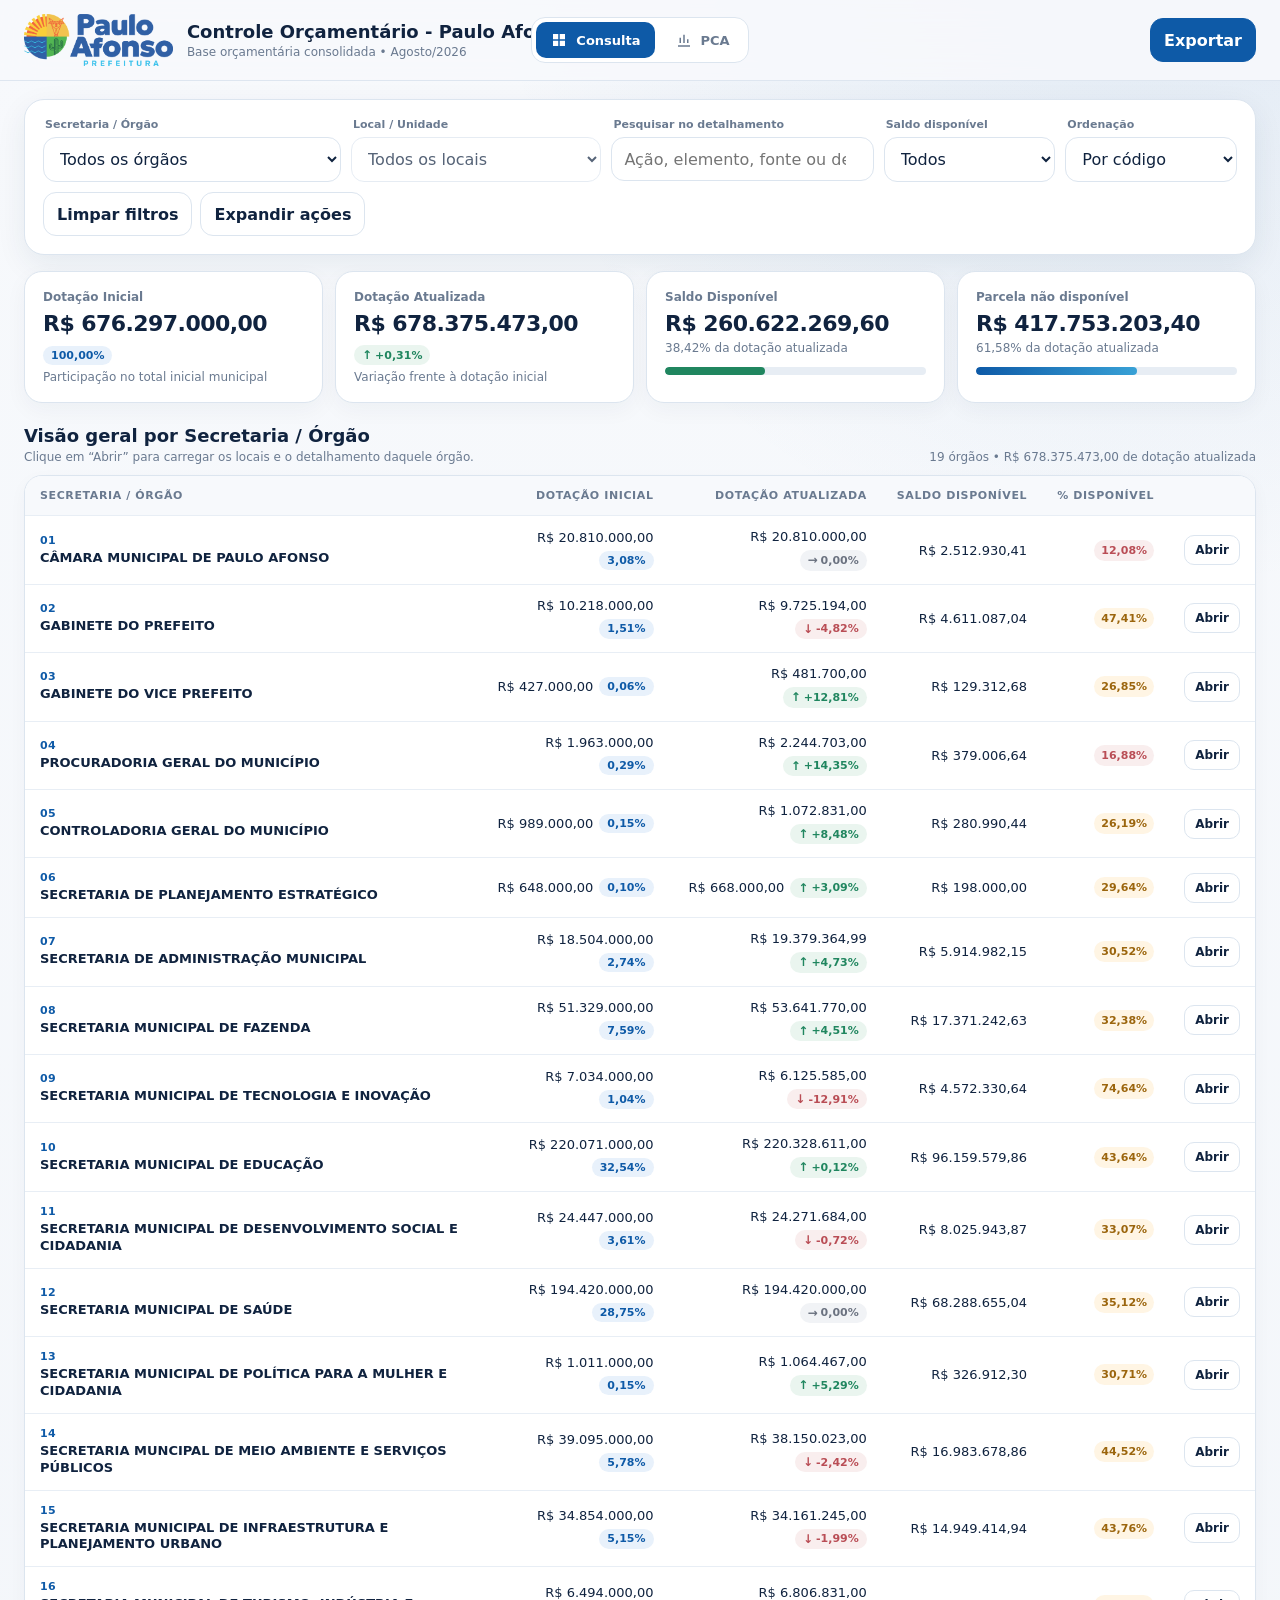
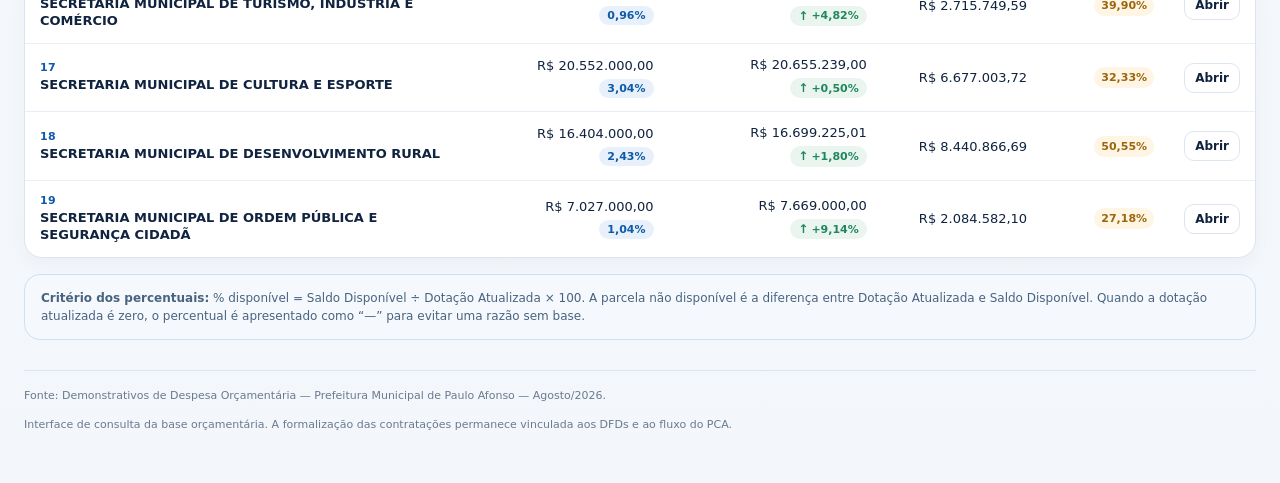
==== index.html @ 9bdeedb3 "Initial commit" ====
<!DOCTYPE html>
<html lang="pt-BR">
<head>
  <meta charset="UTF-8">
  <meta name="viewport" content="width=device-width, initial-scale=1">
  <title>Controle Orçamentário - Paulo Afonso</title>
  <link rel="stylesheet" href="./assets/css/variables.css">
  <link rel="stylesheet" href="./assets/css/base.css">
  <link rel="stylesheet" href="./assets/css/components.css">
  <link rel="stylesheet" href="./assets/css/dashboard.css">
  <link rel="stylesheet" href="./assets/css/pca.css">
  <link rel="stylesheet" href="./assets/css/report.css">
  <link rel="stylesheet" href="./assets/css/print.css">
</head>
<body>
<header class="topbar">
  <div class="topbar-inner">
    <div class="brand">
      <img class="brand-logo" src="./Logos/PMPA_logo_01.png" alt="Prefeitura Municipal de Paulo Afonso">
      <div>
        <div class="brand-title">Controle Orçamentário - Paulo Afonso</div>
        <div class="brand-sub" id="brandSub">Base orçamentária consolidada • Agosto/2026</div>
      </div>
    </div>

    <nav class="top-nav" aria-label="Navegação principal">
      <button class="nav-icon active" id="navConsulta" type="button" title="Consulta orçamentária" aria-label="Consulta orçamentária" aria-current="page">
        <svg viewBox="0 0 24 24" aria-hidden="true">
          <path d="M4 4h7v7H4V4zm9 0h7v7h-7V4zM4 13h7v7H4v-7zm9 0h7v7h-7v-7z" fill="currentColor"/>
        </svg>
        <span>Consulta</span>
      </button>
      <button class="nav-icon" id="navPCA" type="button" title="PCA — Plano de Contratações Anual" aria-label="PCA — Plano de Contratações Anual">
        <svg viewBox="0 0 24 24" aria-hidden="true">
          <path d="M4 19h16v2H4v-2zm2-3h2V9H6v7zm5 0h2V5h-2v11zm5 0h2v-5h-2v5z" fill="currentColor"/>
        </svg>
        <span>PCA</span>
      </button>
    </nav>

    <div class="topbar-actions">
      <button class="btn btn-primary" id="exportBtn" type="button">Exportar</button>
    </div>
  </div>
</header>

<main class="container">
  <!-- ========== VIEW: CONSULTA ========== -->
  <div id="viewConsulta">
    <section class="panel filters" aria-label="Filtros">
      <div class="filter-grid">
        <div class="field">
          <label for="orgSelect">Secretaria / Órgão</label>
          <select id="orgSelect" class="control"></select>
        </div>
        <div class="field">
          <label for="unitSelect">Local / Unidade</label>
          <select id="unitSelect" class="control"></select>
        </div>
        <div class="field">
          <label for="search">Pesquisar no detalhamento</label>
          <input id="search" class="control" type="search" placeholder="Ação, elemento, fonte ou descrição…">
        </div>
        <div class="field">
          <label for="availability">Saldo disponível</label>
          <select id="availability" class="control">
            <option value="all">Todos</option>
            <option value="high">75% ou mais</option>
            <option value="mid">25% a 74,99%</option>
            <option value="low">Abaixo de 25%</option>
            <option value="zero">Saldo zero</option>
          </select>
        </div>
        <div class="field">
          <label for="sort">Ordenação</label>
          <select id="sort" class="control">
            <option value="code">Por código</option>
            <option value="updatedDesc">Maior dotação atualizada</option>
            <option value="balanceDesc">Maior saldo disponível</option>
            <option value="pctDesc">Maior % disponível</option>
            <option value="pctAsc">Menor % disponível</option>
          </select>
        </div>
      </div>
      <div class="filter-actions" style="margin-top:10px">
        <button class="btn" id="resetBtn" type="button">Limpar filtros</button>
        <button class="btn" id="expandBtn" type="button">Expandir ações</button>
      </div>
    </section>

    <section class="metrics" aria-label="Indicadores">
      <article class="metric">
        <div class="metric-label">Dotação Inicial</div>
        <div class="metric-value-row">
          <div class="metric-value" id="mInitial">—</div>
          <span id="mInitialDelta"></span>
        </div>
        <div class="metric-sub" id="mInitialSub">Participação no total inicial</div>
      </article>
      <article class="metric">
        <div class="metric-label">Dotação Atualizada</div>
        <div class="metric-value-row">
          <div class="metric-value" id="mUpdated">—</div>
          <span id="mUpdatedDelta"></span>
        </div>
        <div class="metric-sub" id="mVariation">Variação vs. inicial</div>
      </article>
      <article class="metric">
        <div class="metric-label">Saldo Disponível</div>
        <div class="metric-value" id="mBalance">—</div>
        <div class="metric-sub" id="mBalancePct">—</div>
        <div class="track"><div class="fill green" id="balanceBar" style="width:0"></div></div>
      </article>
      <article class="metric">
        <div class="metric-label">Parcela não disponível</div>
        <div class="metric-value" id="mCommitted">—</div>
        <div class="metric-sub" id="mCommittedPct">—</div>
        <div class="track"><div class="fill" id="committedBar" style="width:0"></div></div>
      </article>
    </section>

    <section class="section" id="overviewSection">
      <div class="section-head">
        <div>
          <h2>Visão geral por Secretaria / Órgão</h2>
          <p>Clique em “Abrir” para carregar os locais e o detalhamento daquele órgão.</p>
        </div>
        <div class="section-meta" id="overviewMeta"></div>
      </div>
      <div class="overview-wrap">
        <table class="overview-table">
          <thead>
            <tr>
              <th>Secretaria / Órgão</th>
              <th class="num">Dotação Inicial</th>
              <th class="num">Dotação Atualizada</th>
              <th class="num">Saldo Disponível</th>
              <th class="num">% disponível</th>
              <th></th>
            </tr>
          </thead>
          <tbody id="overviewBody"></tbody>
        </table>
      </div>
    </section>

    <section class="section hidden" id="localsSection">
      <div class="section-head">
        <div>
          <h2>Locais / Unidades</h2>
          <p>Os locais abaixo correspondem às unidades orçamentárias existentes no arquivo do órgão selecionado.</p>
        </div>
        <div class="section-meta" id="localsMeta"></div>
      </div>
      <div class="local-strip" id="localCards"></div>
    </section>

    <section class="section hidden" id="detailSection">
      <div class="section-head">
        <div>
          <h2>Detalhamento das ações</h2>
          <p id="detailSubtitle">—</p>
        </div>
        <div class="section-meta" id="detailMeta"></div>
      </div>
      <div class="action-groups" id="actionGroups"></div>
      <div class="empty hidden" id="emptyState">Nenhuma ação ou linha orçamentária corresponde aos filtros atuais.</div>
    </section>

    <div class="callout">
      <strong>Critério dos percentuais:</strong> % disponível = Saldo Disponível ÷ Dotação Atualizada × 100. A parcela não disponível é a diferença entre Dotação Atualizada e Saldo Disponível. Quando a dotação atualizada é zero, o percentual é apresentado como “—” para evitar uma razão sem base.
    </div>
  </div>

  <!-- ========== VIEW: PCA 2027 ========== -->
  <div id="viewPCA" class="hidden pca-app">
    <section class="panel pca-toolbar" aria-label="Navegação e ações do PCA">
      <div class="pca-tabs">
        <button class="pca-tab active" type="button" data-pca-tab="overview">Visão geral</button>
        <button class="pca-tab" type="button" data-pca-tab="items">Demandas / DFDs</button>
        <button class="pca-tab" type="button" data-pca-tab="sectors">Setores / Departamentos</button>
      </div>
      <div class="pca-actions">
        <button class="btn btn-quiet" id="pcaResetFilters" type="button">Limpar filtros</button>
        <button class="btn" id="pcaModelBtn" type="button">Baixar modelo CSV</button>
        <button class="btn" id="pcaImportBtn" type="button">Importar CSV</button>
        <input id="pcaImportInput" class="hidden" type="file" accept=".csv,text/csv">
        <button class="btn btn-primary" id="pcaNewBtn" type="button">+ Nova demanda</button>
      </div>
    </section>

    <section class="panel pca-filter-panel" aria-label="Filtros do PCA">
      <div class="pca-filter-grid">
        <div class="field"><label for="pcaSearch">Pesquisar</label><input class="control" id="pcaSearch" type="search" placeholder="DFD, item, setor, descrição…"></div>
        <div class="field"><label for="pcaOrgFilter">Secretaria / Órgão</label><select class="control" id="pcaOrgFilter"></select></div>
        <div class="field"><label for="pcaSectorFilter">Setor / Departamento</label><select class="control" id="pcaSectorFilter"><option value="all">Todos os setores</option></select></div>
        <div class="field"><label for="pcaTypeFilter">Tipo de objeto</label><select class="control" id="pcaTypeFilter"><option value="all">Todos os tipos</option></select></div>
        <div class="field"><label for="pcaPriorityFilter">Prioridade</label><select class="control" id="pcaPriorityFilter"><option value="all">Todas</option></select></div>
        <div class="field"><label for="pcaQuarterFilter">Trimestre</label><select class="control" id="pcaQuarterFilter"><option value="all">Todos</option></select></div>
      </div>
      <div class="pca-filter-foot">
        <div class="pca-filter-status" id="pcaFilterStatus">0 itens cadastrados</div>
      </div>
    </section>

    <section class="pca-metrics" aria-label="Indicadores do PCA">
      <article class="pca-metric"><div class="pca-metric-label">Itens planejados</div><div class="pca-metric-value" id="pcaMItems">0</div><div class="pca-metric-sub">Demandas/itens no filtro atual</div></article>
      <article class="pca-metric"><div class="pca-metric-label">Valor total estimado</div><div class="pca-metric-value" id="pcaMValue">R$ 0,00</div><div class="pca-metric-sub">Quantidade × valor unitário</div></article>
      <article class="pca-metric"><div class="pca-metric-label">Prioridade alta</div><div class="pca-metric-value" id="pcaMHigh">0</div><div class="pca-metric-sub" id="pcaMHighSub">Nenhuma demanda cadastrada</div></article>
      <article class="pca-metric"><div class="pca-metric-label">Com vinculação orçamentária</div><div class="pca-metric-value" id="pcaMLinked">0,00%</div><div class="pca-metric-sub" id="pcaMLinkedSub">Nenhuma demanda cadastrada</div><div class="track"><div class="fill green" id="pcaLinkedBar" style="width:0"></div></div></article>
    </section>

    <div data-pca-panel="overview">
      <div class="pca-grid">
        <section class="panel pca-card">
          <div class="pca-card-head"><div><h2>Planejamento por trimestre</h2><p>Distribuição dos valores estimados no cronograma anual.</p></div></div>
          <div class="pca-quarter-grid" id="pcaQuarterGrid"></div>
        </section>
        <section class="panel pca-card">
          <div class="pca-card-head"><div><h2>Prioridades</h2><p>Quantidade de itens classificados como Alta, Média ou Baixa.</p></div></div>
          <div class="pca-priority-list" id="pcaPriorityList"></div>
        </section>
        <section class="panel pca-card pca-card-wide">
          <div class="pca-card-head"><div><h2>Consolidação por Secretaria / Órgão</h2><p>Somente demandas cadastradas no PCA. Nenhum valor orçamentário é usado automaticamente nesta visão.</p></div><span class="section-meta" id="pcaOverviewMeta"></span></div>
          <div class="pca-overview-wrap">
            <table class="pca-overview-table"><thead><tr><th>Secretaria / Órgão</th><th class="num">Setores</th><th class="num">Itens</th><th class="num">Valor estimado</th><th class="num">Prioridade alta</th><th class="num">% vinculados</th><th></th></tr></thead><tbody id="pcaOrgOverviewBody"></tbody></table>
          </div>
          <div class="pca-empty hidden" id="pcaOverviewEmpty"><strong>O PCA 2027 ainda não possui demandas cadastradas</strong>Cadastre a primeira demanda para iniciar a consolidação por secretaria.<br><button class="btn btn-primary" type="button" data-pca-empty-new>+ Nova demanda</button></div>
        </section>
      </div>
    </div>

    <div data-pca-panel="items" class="hidden">
      <section class="section">
        <div class="section-head"><div><h2>Demandas / DFDs</h2><p>Estrutura baseada na Planilha PCA Municipal: identificação, requisitante, objeto, quantitativos, valores, prioridade, trimestre e vinculação.</p></div><div class="section-meta" id="pcaItemsMeta"></div></div>
        <div class="pca-items-wrap" id="pcaItemsWrap"><table class="pca-items-table"><thead><tr><th>DFD / Item</th><th>Secretaria / Setor</th><th>Tipo</th><th>Descrição</th><th>Empresa</th><th>Renovação</th><th class="num">Qtd.</th><th>Unidade</th><th class="num">Valor unit.</th><th class="num">Valor total</th><th>Prioridade</th><th>Trimestre</th><th>Vinculação</th><th></th></tr></thead><tbody id="pcaItemsBody"></tbody></table></div>
        <div class="pca-empty hidden" id="pcaItemsEmpty"><strong>Nenhuma demanda encontrada</strong>Cadastre o primeiro DFD/item ou ajuste os filtros atuais.<br><button class="btn btn-primary" type="button" data-pca-empty-new>+ Nova demanda</button></div>
      </section>
    </div>

    <div data-pca-panel="sectors" class="hidden">
      <section class="pca-sector-layout">
        <aside class="panel pca-sector-editor">
          <h2>Cadastro de setores</h2>
          <p>Cadastre apenas setores/departamentos reais. O sistema não cria nomes automaticamente e não confunde unidade orçamentária com setor requisitante.</p>
          <div class="field"><label for="pcaSectorOrg">Secretaria / Órgão</label><select class="control" id="pcaSectorOrg"></select></div>
          <div class="field"><label for="pcaSectorName">Setor / Departamento</label><input class="control" id="pcaSectorName" type="text" maxlength="140" placeholder="Ex.: nome oficial do setor"></div>
          <button class="btn btn-primary" id="pcaAddSector" type="button">Adicionar setor</button>
        </aside>
        <section class="panel pca-sector-list-panel">
          <div class="pca-card-head"><div><h2>Setores cadastrados</h2><p>Os setores também são incluídos automaticamente quando uma demanda é salva.</p></div></div>
          <div class="pca-sector-wrap" id="pcaSectorWrap"><table class="pca-sector-table"><thead><tr><th>Setor / Departamento</th><th class="num">Itens</th><th class="num">Valor estimado</th><th></th></tr></thead><tbody id="pcaSectorBody"></tbody></table></div>
          <div class="pca-empty" id="pcaSectorEmpty"><strong>Selecione uma secretaria/órgão</strong>Depois cadastre os setores/departamentos reais que participarão do PCA.</div>
        </section>
      </section>
    </div>

    <div class="callout"><strong>Regra do módulo:</strong> o Valor Total Estimado é calculado automaticamente por Quantidade Estimada × Valor Unitário Estimado. “Vinculação Orçamentária” registra apenas Sim, Não ou A Indicar nesta etapa; a associação detalhada com ação, natureza e fonte orçamentária será uma camada posterior e não é presumida pelo sistema.</div>
  </div>

  <footer class="footer">
    <span id="footerSource">Fonte: Demonstrativos de Despesa Orçamentária — Prefeitura Municipal de Paulo Afonso — Agosto/2026.</span>
    <span id="footerNote">Interface de consulta da base orçamentária. A formalização das contratações permanece vinculada aos DFDs e ao fluxo do PCA.</span>
  </footer>

  <!-- Modal: demanda / item do PCA -->
  <div class="pca-modal hidden" id="pcaModal" role="dialog" aria-modal="true" aria-labelledby="pcaModalTitle">
    <div class="pca-dialog">
      <div class="pca-dialog-head"><div><h2 id="pcaModalTitle">Nova demanda / item do PCA</h2><p>Preencha os campos definidos na Planilha PCA Municipal.</p></div><button class="btn" id="pcaModalClose" type="button">Fechar</button></div>
      <form id="pcaForm" novalidate>
        <div class="pca-dialog-body"><div class="pca-form-grid">
          <div class="field"><label for="pcaDfd">Nº do DFD / Item *</label><input class="control" id="pcaDfd" type="text" maxlength="80" placeholder="Ex.: DFD nº 012/2026"><div class="pca-field-error"></div></div>
          <div class="field"><label for="pcaFormOrg">Secretaria Requisitante *</label><select class="control" id="pcaFormOrg"></select><div class="pca-field-error"></div></div>
          <div class="field span-2">
            <label for="pcaFormSector">Setor / Departamento *</label>
            <select class="control" id="pcaFormSector">
              <option value="">Selecione a secretaria primeiro…</option>
            </select>
            <div class="pca-field-error"></div>
            <div class="pca-help" id="pcaFormSectorHelp">Aparecem aqui os setores cadastrados em “Setores / Departamentos” para a secretaria selecionada.</div>
          </div>
          <div class="field"><label for="pcaObjectType">Tipo de Objeto *</label><input class="control" id="pcaObjectType" list="pcaObjectTypeSuggestions" type="text" maxlength="100" placeholder="Material, Serviço Comum, Engenharia…"><datalist id="pcaObjectTypeSuggestions"></datalist><div class="pca-field-error"></div></div>
          <div class="field"><label for="pcaUnitMeasure">Unidade de Medida *</label><input class="control" id="pcaUnitMeasure" type="text" maxlength="100" placeholder="Ex.: Caixa com 5 resmas"><div class="pca-field-error"></div></div>
          <div class="field span-2"><label for="pcaDescription">Descrição do Item *</label><textarea class="control" id="pcaDescription" maxlength="900" placeholder="Detalhamento claro e sucinto do que será comprado ou contratado"></textarea><div class="pca-field-error"></div></div>
          <div class="field"><label for="pcaQuantity">Quantidade Estimada *</label><input class="control" id="pcaQuantity" type="number" min="0" step="0.001" inputmode="decimal" placeholder="0"><div class="pca-field-error"></div></div>
          <div class="field"><label for="pcaUnitValue">Valor Unitário Estimado *</label><input class="control" id="pcaUnitValue" type="number" min="0" step="0.01" inputmode="decimal" placeholder="0,00"><div class="pca-field-error"></div></div>
          <div class="pca-total-box"><div class="label">Valor Total Estimado</div><div class="value" id="pcaCalculatedTotal">R$ 0,00</div><div class="pca-help">Calculado automaticamente: Quantidade × Valor Unitário.</div></div>
          <div></div>
          <div class="field"><label for="pcaPriority">Grau de Prioridade *</label><select class="control" id="pcaPriority"><option value="">Selecione…</option></select><div class="pca-field-error"></div></div>
          <div class="field"><label for="pcaQuarter">Trimestre Estimado *</label><select class="control" id="pcaQuarter"><option value="">Selecione…</option></select><div class="pca-field-error"></div></div>
          <div class="field"><label for="pcaCompany">Empresa</label><input class="control" id="pcaCompany" type="text" maxlength="180" placeholder="Ex.: razão social ou nome fantasia"><div class="pca-field-error"></div><div class="pca-help">Informe quando já houver fornecedor/prestador identificado ou previsto.</div></div>
          <div class="field"><label for="pcaContractRenewal">Renovação de contrato *</label><select class="control" id="pcaContractRenewal"><option value="">Selecione…</option></select><div class="pca-field-error"></div><div class="pca-help">Indica se a demanda corresponde à renovação de contrato vigente.</div></div>
          <div class="field span-2"><label for="pcaLinkage">Vinculação Orçamentária *</label><select class="control" id="pcaLinkage"><option value="">Selecione…</option></select><div class="pca-field-error"></div><div class="pca-help">Nesta etapa: Sim, Não ou A Indicar. A vinculação detalhada com QDD será implementada separadamente.</div></div>
        </div></div>
        <div class="pca-dialog-foot"><button class="btn" id="pcaModalCancel" type="button">Cancelar</button><button class="btn btn-primary" type="submit">Salvar demanda</button></div>
      </form>
    </div>
  </div>

  <!-- Modal: validação de importação CSV -->
  <div class="pca-modal hidden" id="pcaImportModal" role="dialog" aria-modal="true" aria-labelledby="pcaImportTitle">
    <div class="pca-dialog" style="max-width:760px">
      <div class="pca-dialog-head"><div><h2 id="pcaImportTitle">Validar importação do PCA</h2><p>Somente linhas válidas serão importadas. Nenhum valor é corrigido ou inventado silenciosamente.</p></div><button class="btn" id="pcaImportClose" type="button">Fechar</button></div>
      <div class="pca-dialog-body">
        <div class="pca-import-note">A importação exige os cabeçalhos do modelo oficial do sistema. A Secretaria Requisitante precisa corresponder a um órgão existente na base do projeto. O Valor Total Estimado é recalculado pelo sistema.</div>
        <div class="pca-import-summary"><div class="pca-import-stat"><span>Linhas lidas</span><strong id="pcaImportTotal">0</strong></div><div class="pca-import-stat"><span>Válidas</span><strong id="pcaImportValid">0</strong></div><div class="pca-import-stat"><span>Com erro</span><strong id="pcaImportInvalid">0</strong></div></div>
        <div class="callout" id="pcaImportErrors">—</div>
      </div>
      <div class="pca-dialog-foot"><button class="btn" id="pcaImportCancel" type="button">Cancelar</button><button class="btn btn-primary" id="pcaImportConfirm" type="button">Importar linhas válidas</button></div>
    </div>
  </div>

  <div class="pca-toast" id="pcaToast" role="status" aria-live="polite"></div>

  <!-- Documento gerado para exportação PDF -->
  <div id="reportDocument" class="report-document" aria-hidden="true"></div>
</main>

<!-- Modal Exportar relatório -->
<div class="export-modal hidden" id="exportModal" role="dialog" aria-modal="true" aria-labelledby="exportModalTitle">
  <div class="export-dialog">
    <div class="export-dialog-head">
      <div>
        <h2 id="exportModalTitle">Exportar relatório PDF</h2>
        <p>Escolha o escopo e as seções. Em seguida use <strong>Salvar como PDF</strong>. Desmarque “Cabeçalhos e rodapés” do navegador para evitar data/URL duplicadas.</p>
      </div>
      <button class="btn" id="exportCloseBtn" type="button" aria-label="Fechar">Fechar</button>
    </div>

    <div class="export-dialog-body">
      <div class="export-block">
        <h3>1. Escopo — Secretaria / Órgão</h3>
        <div class="export-radios">
          <label class="export-radio">
            <input type="radio" name="exportScope" id="exportScopeAll" value="all" checked>
            <span>Todos os órgãos (visão municipal consolidada)</span>
          </label>
          <label class="export-radio">
            <input type="radio" name="exportScope" id="exportScopeSelected" value="selected">
            <span>Selecionar secretarias / órgãos</span>
          </label>
        </div>
        <div class="export-org-tools">
          <button class="btn" id="exportSelectAllOrgs" type="button">Marcar todos</button>
          <button class="btn" id="exportClearOrgs" type="button">Limpar</button>
        </div>
        <div class="export-org-list" id="exportOrganList"></div>
      </div>

      <div class="export-block">
        <h3>2. Conteúdo do relatório</h3>
        <p class="export-hint">Ao selecionar o escopo, defina o que entra no PDF. A capa segue o modelo institucional SEPLANE.</p>
        <div class="export-checks" id="exportSectionList"></div>
      </div>
    </div>

    <div class="export-dialog-foot">
      <button class="btn" id="exportCancelBtn" type="button">Cancelar</button>
      <button class="btn btn-primary" id="exportGenerateBtn" type="button">Gerar PDF</button>
    </div>
  </div>
</div>

<script type="module" src="./assets/js/app.js"></script>
</body>
</html>
---- assets/css/variables.css ----
:root {
  --bg: #f4f7fb;
  --surface: #fff;
  --surface2: #f8fafc;
  --surface3: #eef4fb;
  --text: #10233f;
  --muted: #6a7a90;
  --line: #dce5ef;
  --blue: #0e5aa7;
  --blue2: #0b3d78;
  --cyan: #38a1d6;
  --green: #20865f;
  --amber: #c98518;
  --red: #b94d55;
  --shadow: 0 10px 30px rgba(20, 47, 80, 0.075);
  --radius: 20px;
}
---- assets/css/base.css ----
* {
  box-sizing: border-box;
}

html {
  scroll-behavior: smooth;
}

body {
  margin: 0;
  background:
    radial-gradient(circle at 92% -5%, rgba(14, 90, 167, 0.10), transparent 28%),
    linear-gradient(180deg, #f7f9fc 0, #f3f6fa 100%);
  color: var(--text);
  font-family: Inter, ui-sans-serif, system-ui, -apple-system, BlinkMacSystemFont, "Segoe UI", sans-serif;
}

button,
input,
select {
  font: inherit;
}

button {
  color: inherit;
}

.container {
  max-width: 1500px;
  margin: auto;
  padding: 18px 24px 52px;
}

.hidden {
  display: none !important;
}

.num {
  text-align: right;
  font-variant-numeric: tabular-nums;
  white-space: nowrap;
}

.code {
  font-size: 11px;
  color: var(--blue);
  font-weight: 850;
  letter-spacing: 0.04em;
}

.name {
  font-weight: 735;
  margin-top: 3px;
  line-height: 1.3;
}

.section {
  margin-top: 22px;
}

.section-head {
  display: flex;
  align-items: flex-end;
  justify-content: space-between;
  gap: 14px;
  margin-bottom: 11px;
}

.section-head h2 {
  font-size: 18px;
  margin: 0;
}

.section-head p {
  font-size: 12px;
  color: var(--muted);
  margin: 4px 0 0;
}

.section-meta {
  font-size: 12px;
  color: var(--muted);
  white-space: nowrap;
}

.footer {
  margin-top: 30px;
  padding-top: 18px;
  border-top: 1px solid var(--line);
  display: flex;
  justify-content: space-between;
  gap: 16px;
  flex-wrap: wrap;
  color: var(--muted);
  font-size: 11px;
}

@media (max-width: 760px) {
  .topbar-inner,
  .container {
    padding-left: 14px;
    padding-right: 14px;
  }

  .topbar-inner {
    flex-wrap: wrap;
    align-items: flex-start;
    gap: 12px;
  }

  .brand-title {
    font-size: 15px;
  }

  .brand-logo {
    height: 42px;
  }

  .topbar-actions {
    width: 100%;
    flex-wrap: wrap;
  }

  .section-head {
    align-items: flex-start;
    flex-direction: column;
  }
}
---- assets/css/components.css ----
.topbar {
  position: sticky;
  top: 0;
  z-index: 40;
  border-bottom: 1px solid rgba(220, 229, 239, 0.9);
  background: rgba(247, 249, 252, 0.88);
  backdrop-filter: blur(16px);
}

.topbar-inner {
  max-width: 1500px;
  margin: auto;
  padding: 14px 24px;
  align-items: center;
  gap: 12px;
}

.brand {
  display: flex;
  align-items: center;
  gap: 14px;
  min-width: 0;
}

.brand-logo {
  height: 52px;
  width: auto;
  display: block;
  object-fit: contain;
  flex-shrink: 0;
}

.brand-title {
  font-weight: 800;
  font-size: 18px;
  white-space: nowrap;
  overflow: hidden;
  text-overflow: ellipsis;
}

.brand-sub {
  font-size: 12px;
  color: var(--muted);
  margin-top: 3px;
}

.topbar-actions {
  display: flex;
  align-items: center;
  gap: 8px;
  flex-shrink: 0;
}

.panel {
  background: var(--surface);
  border: 1px solid var(--line);
  border-radius: var(--radius);
  box-shadow: var(--shadow);
}

.filters {
  padding: 18px;
  margin-bottom: 16px;
}

.filter-grid {
  display: grid;
  grid-template-columns: 1.25fr 1.05fr 1.1fr 0.72fr 0.72fr;
  gap: 10px;
}

.field label {
  display: block;
  font-size: 11px;
  color: var(--muted);
  font-weight: 720;
  margin: 0 0 6px 2px;
}

.control {
  width: 100%;
  border: 1px solid var(--line);
  border-radius: 13px;
  background: #fff;
  color: var(--text);
  padding: 11px 12px;
  outline: none;
  min-height: 44px;
}

.control:focus {
  border-color: var(--blue);
  box-shadow: 0 0 0 3px rgba(14, 90, 167, 0.10);
}

.filter-actions {
  display: flex;
  gap: 8px;
  align-items: end;
}

.btn {
  border: 1px solid var(--line);
  background: #fff;
  border-radius: 13px;
  padding: 11px 13px;
  min-height: 44px;
  cursor: pointer;
  font-weight: 700;
  white-space: nowrap;
}

.btn:hover {
  background: var(--surface2);
}

.btn-primary {
  background: var(--blue);
  border-color: var(--blue);
  color: #fff;
}

.btn-primary:hover {
  background: var(--blue2);
}

.metrics {
  display: grid;
  grid-template-columns: repeat(4, minmax(0, 1fr));
  gap: 12px;
  margin-bottom: 17px;
}

.metric {
  padding: 18px;
  background: #fff;
  border: 1px solid var(--line);
  border-radius: 18px;
  box-shadow: 0 7px 22px rgba(20, 47, 80, 0.045);
}

.metric-label {
  font-size: 12px;
  color: var(--muted);
  font-weight: 690;
}

.metric-value {
  font-size: 22px;
  font-weight: 830;
  margin-top: 7px;
  letter-spacing: -0.025em;
  white-space: nowrap;
}

.metric-value-row {
  display: flex;
  align-items: center;
  gap: 8px;
  flex-wrap: wrap;
  margin-top: 7px;
}

.metric-value-row .metric-value {
  margin-top: 0;
}

.delta-badge {
  display: inline-flex;
  align-items: center;
  gap: 3px;
  border-radius: 999px;
  padding: 3px 8px;
  font-size: 11px;
  font-weight: 800;
  white-space: nowrap;
  line-height: 1.2;
}

.delta-arrow {
  font-size: 12px;
  font-weight: 900;
}

.delta-up {
  background: #eaf5ef;
  color: var(--green);
}

.delta-down {
  background: #f9eeee;
  color: var(--red);
}

.delta-flat {
  background: #f1f3f6;
  color: #6b7280;
}

.delta-share {
  background: #e8f1fb;
  color: var(--blue);
}

.delta-na {
  background: #f1f3f6;
  color: #6b7280;
}

.money-delta {
  display: inline-flex;
  align-items: center;
  justify-content: flex-end;
  gap: 6px;
  flex-wrap: wrap;
}

.money-delta-val {
  font-variant-numeric: tabular-nums;
}

.action-stat .delta-badge {
  margin-top: 0;
}

.metric-sub {
  font-size: 12px;
  color: var(--muted);
  margin-top: 5px;
}

.track {
  height: 8px;
  background: #e7edf4;
  border-radius: 999px;
  overflow: hidden;
  margin-top: 12px;
}

.fill {
  height: 100%;
  border-radius: 999px;
  background: linear-gradient(90deg, var(--blue), var(--cyan));
}

.fill.green {
  background: var(--green);
}

.fill.amber {
  background: var(--amber);
}

.overview-wrap {
  overflow: auto;
  border-radius: 18px;
  border: 1px solid var(--line);
  background: #fff;
  box-shadow: 0 6px 18px rgba(20, 47, 80, 0.035);
}

table {
  border-collapse: collapse;
  width: 100%;
}

.overview-table {
  min-width: 920px;
}

th,
td {
  padding: 13px 15px;
  border-bottom: 1px solid #e8eef5;
  text-align: left;
  font-size: 13px;
}

th {
  background: #f7f9fc;
  font-size: 11px;
  text-transform: uppercase;
  letter-spacing: 0.055em;
  color: var(--muted);
  position: sticky;
  top: 0;
}

tr:last-child td {
  border-bottom: 0;
}

.org-cell {
  min-width: 300px;
}

.row-btn {
  border: 1px solid var(--line);
  background: #fff;
  border-radius: 10px;
  padding: 7px 10px;
  cursor: pointer;
  font-size: 12px;
  font-weight: 720;
}

.row-btn:hover {
  border-color: var(--blue);
  color: var(--blue);
}

.pct-inline {
  display: inline-flex;
  align-items: center;
  gap: 6px;
  justify-content: flex-end;
}

.badge {
  display: inline-flex;
  align-items: center;
  border-radius: 999px;
  padding: 4px 7px;
  font-size: 11px;
  font-weight: 800;
  background: #eaf5ef;
  color: var(--green);
}

.badge.zero {
  background: #f1f3f6;
  color: #6b7280;
}

.badge.low {
  background: #f9eeee;
  color: var(--red);
}

.badge.mid {
  background: #fff5e4;
  color: #9b650d;
}

.local-strip {
  display: grid;
  grid-template-columns: repeat(3, minmax(0, 1fr));
  gap: 10px;
  margin-bottom: 14px;
}

.local-card {
  text-align: left;
  border: 1px solid var(--line);
  background: #fff;
  border-radius: 16px;
  padding: 15px;
  cursor: pointer;
  transition: 0.14s ease;
  box-shadow: 0 5px 14px rgba(20, 47, 80, 0.035);
}

.local-card:hover {
  transform: translateY(-1px);
  border-color: #b9cce3;
}

.local-card.active {
  border-color: var(--blue);
  box-shadow: 0 0 0 3px rgba(14, 90, 167, 0.08);
}

.local-card .name {
  font-size: 13px;
}

.local-card .summary {
  display: flex;
  justify-content: space-between;
  gap: 10px;
  margin-top: 10px;
  color: var(--muted);
  font-size: 11px;
}

.detail-tools {
  display: flex;
  gap: 8px;
}

.action-groups {
  display: grid;
  gap: 15px;
}

.unit-group {
  display: grid;
  gap: 10px;
}

.unit-header {
  display: flex;
  align-items: center;
  justify-content: space-between;
  gap: 12px;
  padding: 12px 2px;
}

.unit-header-left .code {
  font-size: 12px;
}

.unit-header-left .name {
  font-size: 15px;
}

.unit-total {
  font-size: 12px;
  color: var(--muted);
  text-align: right;
}

.action {
  background: #fff;
  border: 1px solid var(--line);
  border-radius: 17px;
  overflow: hidden;
  box-shadow: 0 5px 16px rgba(20, 47, 80, 0.035);
}

.action-head {
  width: 100%;
  border: 0;
  background: transparent;
  cursor: pointer;
  text-align: left;
  padding: 16px;
  display: grid;
  grid-template-columns: minmax(280px, 1.45fr) repeat(3, minmax(145px, 0.56fr)) 34px;
  gap: 12px;
  align-items: center;
}

.action-head:hover {
  background: #fbfcfe;
}

.action-title .code {
  font-size: 11px;
}

.action-title .name {
  font-size: 13px;
}

.action-stat .label {
  font-size: 10px;
  color: var(--muted);
  font-weight: 700;
}

.action-stat .value {
  font-size: 13px;
  font-weight: 780;
  margin-top: 4px;
  white-space: nowrap;
}

.action-stat .value.money-delta {
  white-space: normal;
  justify-content: flex-start;
}

.action-stat.balance .value {
  color: var(--green);
}

.chev {
  font-size: 19px;
  color: var(--muted);
  text-align: center;
  transition: transform 0.18s;
}

.action.open .chev {
  transform: rotate(180deg);
}

.action-body {
  display: none;
  border-top: 1px solid var(--line);
  background: #fbfcfe;
}

.action.open .action-body {
  display: block;
}

.items-wrap {
  overflow: auto;
}

.items-table {
  min-width: 920px;
}

.items-table th {
  position: static;
}

.item-spec {
  min-width: 340px;
}

.item-title {
  font-weight: 690;
  line-height: 1.35;
}

.item-meta {
  font-size: 11px;
  color: var(--muted);
  margin-top: 3px;
}

.balance-cell {
  min-width: 215px;
}

.balance-line {
  display: flex;
  align-items: center;
  justify-content: flex-end;
  gap: 7px;
}

.mini-track {
  height: 6px;
  background: #e5ecf4;
  border-radius: 999px;
  overflow: hidden;
  margin-top: 7px;
}

.mini-fill {
  height: 100%;
  background: var(--green);
  border-radius: 999px;
}

.empty {
  border: 1px dashed #cbd7e5;
  background: #fff;
  border-radius: 18px;
  padding: 38px;
  text-align: center;
  color: var(--muted);
}

.callout {
  border: 1px solid #cfe0f1;
  background: #f5f9fe;
  border-radius: 16px;
  padding: 14px 16px;
  color: #49637f;
  font-size: 12px;
  line-height: 1.5;
  margin-top: 16px;
}

@media (max-width: 1150px) {
  .filter-grid {
    grid-template-columns: 1fr 1fr 1fr;
  }

  .metrics {
    grid-template-columns: repeat(2, 1fr);
  }

  .local-strip {
    grid-template-columns: repeat(2, 1fr);
  }

  .action-head {
    grid-template-columns: minmax(260px, 1.4fr) minmax(150px, 0.6fr) 34px;
  }

  .action-stat.initial,
  .action-stat.updated {
    display: none;
  }
}

@media (max-width: 760px) {
  .filter-grid {
    grid-template-columns: 1fr;
  }

  .filter-actions {
    align-items: stretch;
  }

  .metrics {
    grid-template-columns: 1fr;
  }

  .local-strip {
    grid-template-columns: 1fr;
  }

  .action-head {
    grid-template-columns: 1fr 32px;
  }

  .action-stat {
    display: none !important;
  }
}
---- assets/css/dashboard.css ----
/* Navegação central da topbar + layout do dashboard */

.topbar-inner {
  display: grid;
  grid-template-columns: minmax(0, 1fr) auto minmax(0, 1fr);
  align-items: center;
  gap: 12px;
}

.brand {
  flex: unset;
}

.topbar-actions {
  justify-self: end;
}

.top-nav {
  display: flex;
  align-items: center;
  gap: 6px;
  padding: 4px;
  background: #fff;
  border: 1px solid var(--line);
  border-radius: 14px;
}

.nav-icon {
  display: inline-flex;
  align-items: center;
  gap: 8px;
  border: 0;
  background: transparent;
  color: var(--muted);
  border-radius: 10px;
  padding: 9px 14px;
  cursor: pointer;
  font-weight: 720;
  font-size: 13px;
  transition: 0.14s ease;
}

.nav-icon svg {
  width: 18px;
  height: 18px;
  display: block;
}

.nav-icon:hover {
  background: var(--surface2);
  color: var(--text);
}

.nav-icon.active {
  background: var(--blue);
  color: #fff;
}

.dash-filters {
  margin-bottom: 14px;
}

.dash-filter-grid {
  display: grid;
  grid-template-columns: 1.2fr 1.2fr 0.9fr;
  gap: 10px;
}

.dash-hint {
  margin: 10px 0 0;
  font-size: 12px;
  color: var(--muted);
  line-height: 1.45;
}

.dash-grid {
  display: grid;
  grid-template-columns: repeat(2, minmax(0, 1fr));
  gap: 12px;
  align-items: start;
}

.dash-card {
  padding: 14px 14px 12px;
  min-width: 0;
}

.dash-card-wide {
  grid-column: 1 / -1;
}

.dash-card-head {
  display: flex;
  justify-content: space-between;
  gap: 12px;
  margin-bottom: 6px;
}

.dash-card-head h2 {
  margin: 0;
  font-size: 14px;
  letter-spacing: -0.01em;
}

.dash-card-head p {
  margin: 3px 0 0;
  font-size: 11px;
  color: var(--muted);
}

.dash-chart {
  width: 100%;
  overflow: hidden;
}

.dash-chart-scroll {
  max-height: 320px;
  overflow: auto;
  padding-right: 4px;
}

.dash-chart svg {
  display: block;
  max-width: 100%;
  height: auto;
}

.dash-empty {
  grid-column: 1 / -1;
  border: 1px dashed #c9d6e5;
  background: #f7fafc;
  border-radius: 14px;
  padding: 18px 16px;
  color: var(--muted);
  font-size: 13px;
  text-align: center;
}

.chart-bar {
  cursor: pointer;
  transition: opacity 0.12s ease;
}

.chart-bar:hover {
  opacity: 0.85;
}

.chart-label {
  font-size: 10px;
  fill: var(--muted);
}

.chart-value {
  font-size: 10px;
  fill: var(--text);
  font-weight: 700;
}

.chart-mini {
  font-size: 9px;
  fill: var(--muted);
}

.chart-tick {
  font-size: 10px;
  fill: var(--muted);
}

.chart-grid {
  stroke: #edf2f7;
  stroke-width: 1;
}

.chart-axis {
  stroke: #d7e0ea;
  stroke-width: 1;
}

.chart-legend {
  display: flex;
  flex-wrap: wrap;
  gap: 12px;
  margin-top: 8px;
  font-size: 11px;
  color: var(--muted);
}

.chart-legend span {
  display: inline-flex;
  align-items: center;
  gap: 6px;
}

.chart-swatch {
  width: 9px;
  height: 9px;
  border-radius: 3px;
  display: inline-block;
  flex-shrink: 0;
}

.stacked-wrap {
  display: grid;
  gap: 10px;
}

.stacked-svg {
  width: 100%;
  border-radius: 10px;
  overflow: hidden;
  background: #eef3f8;
}

.stacked-legend {
  list-style: none;
  margin: 0;
  padding: 0;
  display: grid;
  grid-template-columns: repeat(auto-fill, minmax(140px, 1fr));
  gap: 6px 12px;
}

.stacked-legend li {
  display: flex;
  align-items: center;
  gap: 7px;
  font-size: 11px;
  color: var(--muted);
  min-width: 0;
}

.stacked-legend .leg-code {
  font-weight: 750;
  color: var(--text);
}

.stacked-legend .leg-val {
  margin-left: auto;
  font-variant-numeric: tabular-nums;
}

.stacked-legend .leg-more {
  color: var(--muted);
  font-style: italic;
}

.donut-block {
  display: flex;
  align-items: center;
  gap: 18px;
  flex-wrap: wrap;
  justify-content: center;
  padding: 4px 0 2px;
}

.donut-stats {
  display: grid;
  gap: 10px;
  min-width: 180px;
}

.donut-stats > div {
  display: flex;
  align-items: flex-start;
  gap: 8px;
}

.donut-stats .dot {
  width: 8px;
  height: 8px;
  border-radius: 50%;
  margin-top: 5px;
  flex-shrink: 0;
}

.donut-stats small {
  display: block;
  font-size: 11px;
  color: var(--muted);
}

.donut-stats strong {
  display: block;
  font-size: 13px;
  margin-top: 2px;
  font-weight: 750;
}

@media (max-width: 1100px) {
  .dash-grid {
    grid-template-columns: 1fr;
  }

  .dash-card-wide {
    grid-column: auto;
  }

  .dash-filter-grid {
    grid-template-columns: 1fr 1fr;
  }
}

@media (max-width: 760px) {
  .topbar-inner {
    display: flex;
    flex-wrap: wrap;
  }

  .top-nav {
    order: 3;
    width: 100%;
    justify-content: center;
  }

  .nav-icon span {
    display: none;
  }

  .dash-filter-grid {
    grid-template-columns: 1fr;
  }

  .donut-block {
    flex-direction: column;
  }
}
---- assets/css/pca.css ----
/* =========================================================
   PCA 2027 — módulo independente de planejamento de demandas
   ========================================================= */
.pca-app { --pca-blue:#0e5aa7; --pca-green:#20865f; --pca-red:#b94d55; --pca-amber:#c98518; }

.pca-toolbar{display:flex;gap:10px;justify-content:space-between;align-items:center;padding:10px;margin-bottom:14px;flex-wrap:wrap}
.pca-tabs{display:flex;gap:4px;flex-wrap:wrap}
.pca-tab{border:0;background:transparent;color:var(--muted);font-weight:760;font-size:12px;padding:9px 12px;border-radius:11px;cursor:pointer}
.pca-tab:hover{background:var(--surface2);color:var(--text)}
.pca-tab.active{background:#e8f1fb;color:var(--blue)}
.pca-actions{display:flex;gap:7px;flex-wrap:wrap}
.btn-danger{color:var(--red);border-color:#edd1d4;background:#fff}
.btn-danger:hover{background:#fff6f6}
.btn-quiet{background:transparent}

.pca-filter-panel{padding:16px;margin-bottom:14px}
.pca-filter-grid{display:grid;grid-template-columns:1.25fr 1.1fr 1.1fr .75fr .75fr .8fr;gap:9px}
.pca-filter-foot{display:flex;align-items:center;justify-content:flex-start;gap:12px;margin-top:11px;flex-wrap:wrap}
.pca-filter-status{font-size:11px;color:var(--muted)}

.pca-metrics{display:grid;grid-template-columns:repeat(4,minmax(0,1fr));gap:12px;margin-bottom:14px}
.pca-metric{padding:17px 18px;background:#fff;border:1px solid var(--line);border-radius:18px;box-shadow:0 7px 22px rgba(20,47,80,.045)}
.pca-metric-label{font-size:11px;color:var(--muted);font-weight:720}
.pca-metric-value{font-size:22px;font-weight:840;margin-top:7px;letter-spacing:-.025em}
.pca-metric-sub{font-size:11px;color:var(--muted);margin-top:5px;line-height:1.4}
.pca-metric .track{height:7px;margin-top:10px}

.pca-grid{display:grid;grid-template-columns:1fr 1fr;gap:14px}
.pca-card{padding:18px}
.pca-card-wide{grid-column:1/-1}
.pca-card-head{display:flex;align-items:flex-start;justify-content:space-between;gap:12px;margin-bottom:14px}
.pca-card-head h2,.pca-card-head h3{font-size:16px;margin:0}
.pca-card-head p{font-size:11px;color:var(--muted);margin:4px 0 0;line-height:1.45}

.pca-quarter-grid{display:grid;grid-template-columns:repeat(4,1fr);gap:10px}
.pca-quarter{border:1px solid var(--line);border-radius:15px;padding:13px;background:var(--surface2)}
.pca-quarter-top{display:flex;align-items:center;justify-content:space-between;gap:8px}
.pca-quarter-name{font-size:12px;font-weight:800}
.pca-quarter-count{font-size:10px;color:var(--muted)}
.pca-quarter-value{font-size:14px;font-weight:800;margin-top:8px}
.pca-quarter-pct{font-size:10px;color:var(--muted);margin-top:3px}

.pca-priority-list{display:grid;gap:10px}
.pca-priority-row{display:grid;grid-template-columns:78px 1fr auto;align-items:center;gap:10px}
.pca-priority-label{display:flex;align-items:center;gap:7px;font-size:12px;font-weight:760}
.pca-priority-dot{width:8px;height:8px;border-radius:50%}
.pca-priority-dot.high{background:var(--red)}
.pca-priority-dot.medium{background:var(--amber)}
.pca-priority-dot.low{background:var(--green)}
.pca-priority-track{height:8px;background:#e7edf4;border-radius:999px;overflow:hidden}
.pca-priority-fill{height:100%;border-radius:999px;background:var(--blue)}
.pca-priority-value{font-size:11px;color:var(--muted);white-space:nowrap}

.pca-overview-table,.pca-items-table,.pca-sector-table{width:100%;border-collapse:collapse}
.pca-overview-wrap,.pca-items-wrap,.pca-sector-wrap{overflow:auto;border:1px solid var(--line);border-radius:17px;background:#fff}
.pca-overview-table{min-width:900px}.pca-items-table{min-width:1280px}.pca-sector-table{min-width:720px}
.pca-overview-table th,.pca-overview-table td,.pca-items-table th,.pca-items-table td,.pca-sector-table th,.pca-sector-table td{padding:12px 13px;border-bottom:1px solid #e9eef4;text-align:left;font-size:12px;vertical-align:middle}
.pca-overview-table th,.pca-items-table th,.pca-sector-table th{font-size:10px;color:var(--muted);font-weight:800;text-transform:uppercase;letter-spacing:.045em;background:#f7f9fc;position:sticky;top:0;z-index:1}
.pca-overview-table td.num,.pca-overview-table th.num,.pca-items-table td.num,.pca-items-table th.num,.pca-sector-table td.num,.pca-sector-table th.num{text-align:right}
.pca-overview-table tbody tr:last-child td,.pca-items-table tbody tr:last-child td,.pca-sector-table tbody tr:last-child td{border-bottom:0}
.pca-overview-table tbody tr:hover,.pca-items-table tbody tr:hover,.pca-sector-table tbody tr:hover{background:#fbfcfe}
.pca-org-name{font-weight:750;line-height:1.35}.pca-org-code{font-size:10px;color:var(--blue);font-weight:850;margin-bottom:3px}

.pca-badge{display:inline-flex;align-items:center;justify-content:center;border-radius:999px;padding:4px 8px;font-size:10px;font-weight:820;white-space:nowrap}
.pca-badge.high{background:#f9eeee;color:var(--red)}
.pca-badge.medium{background:#fff5e5;color:#98660f}
.pca-badge.low{background:#eaf5ef;color:var(--green)}
.pca-badge.yes{background:#eaf5ef;color:var(--green)}
.pca-badge.no{background:#f9eeee;color:var(--red)}
.pca-badge.pending{background:#eef3f8;color:#60728b}
.pca-badge.quarter{background:#e8f1fb;color:var(--blue)}
.pca-badge.type{background:#f1f4f8;color:#52667f;font-weight:730}

.pca-row-actions{display:flex;gap:5px;justify-content:flex-end;white-space:nowrap}
.pca-icon-btn{border:1px solid var(--line);background:#fff;border-radius:10px;padding:7px 9px;cursor:pointer;font-size:11px;font-weight:720}
.pca-icon-btn:hover{background:var(--surface2)}
.pca-icon-btn.danger{color:var(--red)}
.pca-dfd{font-weight:820;color:var(--blue);white-space:nowrap}
.pca-desc{font-weight:690;line-height:1.35;min-width:260px}
.pca-subline{font-size:10px;color:var(--muted);margin-top:3px}

.pca-empty{padding:44px 20px;text-align:center;border:1px dashed #cbd7e5;border-radius:18px;background:#fff;color:var(--muted)}
.pca-empty strong{display:block;color:var(--text);font-size:14px;margin-bottom:5px}
.pca-empty .btn{margin-top:14px}

.pca-sector-layout{display:grid;grid-template-columns:330px minmax(0,1fr);gap:14px}
.pca-sector-editor{padding:18px;align-self:start;position:sticky;top:90px}
.pca-sector-editor h2{font-size:16px;margin:0 0 4px}.pca-sector-editor p{font-size:11px;color:var(--muted);line-height:1.5;margin:0 0 15px}
.pca-sector-editor .field{margin-bottom:11px}
.pca-sector-list-panel{padding:18px}
.pca-sector-name{font-weight:730}

.pca-modal{position:fixed;inset:0;z-index:100;background:rgba(8,24,43,.46);backdrop-filter:blur(5px);display:flex;align-items:center;justify-content:center;padding:20px}
.pca-dialog{width:min(980px,100%);max-height:calc(100vh - 40px);overflow:auto;background:#fff;border:1px solid var(--line);border-radius:22px;box-shadow:0 30px 90px rgba(8,24,43,.22)}
.pca-dialog-head{position:sticky;top:0;z-index:3;background:rgba(255,255,255,.96);backdrop-filter:blur(10px);border-bottom:1px solid var(--line);padding:18px 20px;display:flex;justify-content:space-between;align-items:flex-start;gap:14px}
.pca-dialog-head h2{font-size:18px;margin:0}.pca-dialog-head p{font-size:11px;color:var(--muted);margin:4px 0 0}
.pca-dialog-body{padding:20px}
.pca-form-grid{display:grid;grid-template-columns:repeat(2,minmax(0,1fr));gap:13px}
.pca-form-grid .span-2{grid-column:1/-1}
.pca-form-grid textarea.control{min-height:92px;resize:vertical;line-height:1.45}
.pca-help{font-size:10px;color:var(--muted);margin:5px 2px 0;line-height:1.4}
.pca-total-box{border:1px solid #cfe0f1;background:#f5f9fe;border-radius:15px;padding:13px 14px}
.pca-total-box .label{font-size:10px;color:var(--muted);font-weight:760}.pca-total-box .value{font-size:21px;font-weight:850;color:var(--blue);margin-top:5px}
.pca-dialog-foot{position:sticky;bottom:0;z-index:3;background:rgba(255,255,255,.96);backdrop-filter:blur(10px);border-top:1px solid var(--line);padding:14px 20px;display:flex;justify-content:flex-end;gap:8px;flex-wrap:wrap}
.pca-field-error{font-size:10px;color:var(--red);margin-top:4px;display:none}.pca-field-error.show{display:block}
.control.invalid{border-color:var(--red);box-shadow:0 0 0 3px rgba(185,77,85,.08)}

.pca-import-note{border:1px solid #cfe0f1;background:#f5f9fe;border-radius:14px;padding:12px 14px;font-size:11px;color:#49637f;line-height:1.55;margin-bottom:14px}
.pca-import-summary{display:grid;grid-template-columns:repeat(3,1fr);gap:10px;margin:12px 0}
.pca-import-stat{border:1px solid var(--line);border-radius:13px;padding:12px}.pca-import-stat span{font-size:10px;color:var(--muted)}.pca-import-stat strong{display:block;font-size:18px;margin-top:3px}

.pca-toast{position:fixed;right:22px;bottom:22px;z-index:150;max-width:420px;background:#10233f;color:#fff;border-radius:14px;padding:12px 14px;box-shadow:0 18px 50px rgba(8,24,43,.22);font-size:12px;line-height:1.45;opacity:0;transform:translateY(12px);pointer-events:none;transition:.2s ease}
.pca-toast.show{opacity:1;transform:translateY(0)}
.pca-toast.error{background:#7d2930}

.pca-inline-note{font-size:11px;color:var(--muted);line-height:1.5}
.pca-linkage-legend{display:flex;gap:12px;flex-wrap:wrap;font-size:10px;color:var(--muted);margin-top:9px}.pca-linkage-legend span{display:flex;align-items:center;gap:5px}
.pca-linkage-legend i{width:7px;height:7px;border-radius:50%;display:inline-block}.pca-linkage-legend .yes{background:var(--green)}.pca-linkage-legend .no{background:var(--red)}.pca-linkage-legend .pending{background:#8aa0b8}

@media(max-width:1180px){
  .pca-filter-grid{grid-template-columns:repeat(3,1fr)}
  .pca-quarter-grid{grid-template-columns:repeat(2,1fr)}
}
@media(max-width:920px){
  .pca-metrics{grid-template-columns:repeat(2,1fr)}
  .pca-grid{grid-template-columns:1fr}.pca-card-wide{grid-column:auto}
  .pca-sector-layout{grid-template-columns:1fr}.pca-sector-editor{position:static}
}
@media(max-width:640px){
  .pca-filter-grid,.pca-form-grid{grid-template-columns:1fr}
  .pca-form-grid .span-2{grid-column:auto}
  .pca-metrics{grid-template-columns:1fr}
  .pca-quarter-grid{grid-template-columns:1fr}
  .pca-toolbar{align-items:stretch}.pca-actions{width:100%}.pca-actions .btn{flex:1}
  .pca-dialog{max-height:calc(100vh - 16px);border-radius:16px}.pca-modal{padding:8px}
  .pca-import-summary{grid-template-columns:1fr}
}
@media print{
  #viewPCA .pca-toolbar,#viewPCA .pca-filter-panel,#viewPCA .pca-actions,#viewPCA .pca-row-actions,#viewPCA .btn,#viewPCA .pca-tabs{display:none!important}
  .pca-modal,.pca-toast{display:none!important}
  #viewPCA .panel,#viewPCA .pca-metric,#viewPCA .pca-overview-wrap,#viewPCA .pca-items-wrap{box-shadow:none}
  #viewPCA .pca-tab-panel.hidden{display:none!important}
  #viewPCA .pca-items-table{min-width:0;font-size:9px}
}
---- assets/css/report.css ----
/* Modal de exportação + documento de relatório (PDF) */

body.modal-open {
  overflow: hidden;
}

.export-modal {
  position: fixed;
  inset: 0;
  z-index: 80;
  background: rgba(16, 35, 63, 0.45);
  display: flex;
  align-items: center;
  justify-content: center;
  padding: 18px;
}

.export-dialog {
  width: min(820px, 100%);
  max-height: min(90vh, 900px);
  overflow: auto;
  background: #fff;
  border-radius: 18px;
  border: 1px solid var(--line);
  box-shadow: 0 24px 60px rgba(16, 35, 63, 0.22);
}

.export-dialog-head {
  display: flex;
  align-items: flex-start;
  justify-content: space-between;
  gap: 12px;
  padding: 18px 20px 12px;
  border-bottom: 1px solid var(--line);
  position: sticky;
  top: 0;
  background: #fff;
  z-index: 1;
}

.export-dialog-head h2 {
  margin: 0;
  font-size: 18px;
}

.export-dialog-head p {
  margin: 4px 0 0;
  font-size: 12px;
  color: var(--muted);
}

.export-dialog-body {
  padding: 16px 20px 8px;
  display: grid;
  gap: 18px;
}

.export-block h3 {
  margin: 0 0 8px;
  font-size: 13px;
  text-transform: uppercase;
  letter-spacing: 0.06em;
  color: var(--muted);
}

.export-radios,
.export-checks {
  display: grid;
  gap: 8px;
}

.export-check,
.export-radio {
  display: flex;
  align-items: flex-start;
  gap: 10px;
  padding: 10px 12px;
  border: 1px solid var(--line);
  border-radius: 12px;
  background: #fbfcfe;
  font-size: 13px;
  line-height: 1.35;
  cursor: pointer;
}

.export-check:hover,
.export-radio:hover {
  border-color: #b9cce3;
}

.export-check input,
.export-radio input {
  margin-top: 2px;
}

.export-org-tools {
  display: flex;
  gap: 8px;
  margin-bottom: 8px;
}

.export-org-list {
  max-height: 220px;
  overflow: auto;
  display: grid;
  gap: 6px;
  padding-right: 2px;
}

.export-org-list.is-disabled {
  opacity: 0.45;
  pointer-events: none;
}

.export-dialog-foot {
  display: flex;
  justify-content: flex-end;
  gap: 8px;
  padding: 14px 20px 18px;
  border-top: 1px solid var(--line);
  position: sticky;
  bottom: 0;
  background: #fff;
}

.export-hint {
  font-size: 12px;
  color: var(--muted);
  margin: 0;
  line-height: 1.45;
}

/* Documento do relatório — oculto na tela, visível na impressão */
.report-document {
  display: none;
}

/* ========== Estilos do relatório ========== */
.rep-cover {
  min-height: calc(100vh - 18mm);
  background: #ffffff;
  color: #10233f;
  display: flex;
  flex-direction: column;
  page-break-after: always;
  break-after: page;
  border: 1px solid #d8e2ee;
  border-radius: 4px;
  overflow: hidden;
  -webkit-print-color-adjust: exact;
  print-color-adjust: exact;
}

.rep-cover-banner-wrap {
  background: #0e5aa7;
  padding: 22px 28px;
  -webkit-print-color-adjust: exact;
  print-color-adjust: exact;
}

.rep-cover-banner {
  width: min(560px, 100%);
  max-height: 72px;
  height: auto;
  display: block;
  object-fit: contain;
  object-position: left center;
}

.rep-cover-body {
  padding: 28px 32px 36px;
  flex: 1;
  display: flex;
  flex-direction: column;
  background: #ffffff;
  color: #10233f;
}

.rep-cover-brandline {
  display: flex;
  align-items: center;
  gap: 14px;
  margin-bottom: 18px;
}

.rep-cover-logo {
  height: 58px;
  width: auto;
  display: block;
}

.rep-cover-eyebrow {
  margin: 0;
  font-size: 11px;
  letter-spacing: 0.08em;
  text-transform: uppercase;
  color: #64748b;
  font-weight: 700;
}

.rep-cover-seplane {
  margin: 4px 0 0;
  font-size: 14px;
  font-weight: 800;
  color: #0b3d78;
}

.rep-cover-rule {
  height: 3px;
  width: 100%;
  background: linear-gradient(90deg, #0e5aa7, #38a1d6 55%, transparent);
  margin: 0 0 22px;
  -webkit-print-color-adjust: exact;
  print-color-adjust: exact;
}

.rep-cover h1 {
  margin: 0 0 6px;
  font-size: 32px;
  line-height: 1.12;
  letter-spacing: -0.03em;
  font-weight: 800;
  color: #10233f;
}

.rep-cover-subtitle {
  margin: 0 0 16px;
  font-size: 18px;
  font-weight: 750;
  color: #0e5aa7;
}

.rep-cover-scope {
  margin: 0 0 6px;
  font-size: 15px;
  font-weight: 750;
  color: #0b3d78;
}

.rep-cover-tagline {
  margin: 0 0 22px;
  color: #64748b;
  font-size: 13px;
}

.rep-cover-bullets {
  margin: 0 0 28px;
  padding-left: 18px;
  color: #334155;
  font-size: 14px;
  line-height: 1.7;
}

.rep-cover-meta {
  display: flex;
  flex-wrap: wrap;
  gap: 10px 18px;
  font-size: 12px;
  color: #475569;
  margin-top: auto;
  padding-top: 18px;
  border-top: 1px solid #d8e2ee;
}

.rep-cover-sources {
  margin: 12px 0 0;
  font-size: 11px;
  color: #64748b;
  line-height: 1.45;
}

/* Rodapé fixo em todas as páginas do PDF */
.rep-running-footer {
  display: none;
}

.rep-running-footer-inner {
  display: flex;
  align-items: center;
  gap: 10px;
  border-top: 1px solid #cfd9e6;
  padding-top: 6px;
}

.rep-foot-logo {
  height: 28px;
  width: auto;
  display: block;
}

.rep-foot-text {
  display: flex;
  flex-direction: column;
  gap: 1px;
  min-width: 0;
  font-size: 10px;
  color: #475569;
  line-height: 1.25;
}

.rep-foot-text strong {
  color: #0b3d78;
  font-size: 10px;
}

.rep-endnote {
  margin-top: 24px;
  padding-top: 12px;
  border-top: 1px solid #dce5ef;
  font-size: 10px;
  color: #64748b;
}

.rep-section {
  page-break-inside: avoid;
  margin: 0 0 22px;
}

.rep-section h2 {
  margin: 0 0 10px;
  font-size: 18px;
  color: #10233f;
  border-bottom: 2px solid #0e5aa7;
  padding-bottom: 6px;
}

.rep-section h3,
.rep-org h3 {
  margin: 18px 0 8px;
  font-size: 15px;
  color: #0b3d78;
}

.rep-org h4 {
  margin: 14px 0 6px;
  font-size: 13px;
  color: #334155;
}

.rep-lead {
  margin: 0 0 12px;
  color: #64748b;
  font-size: 13px;
}

.rep-toc-list {
  list-style: none;
  margin: 0;
  padding: 0;
}

.rep-toc-list li {
  display: flex;
  gap: 10px;
  padding: 7px 0;
  border-bottom: 1px dotted #d5dee8;
  font-size: 13px;
}

.toc-num {
  min-width: 42px;
  font-weight: 800;
  color: #0e5aa7;
}

.rep-cards {
  margin: 10px 0 14px;
}

.rep-cards-title {
  margin: 0 0 8px;
  font-size: 12px;
  text-transform: uppercase;
  letter-spacing: 0.05em;
  color: #64748b;
}

.rep-cards-grid {
  display: grid;
  grid-template-columns: repeat(4, minmax(0, 1fr));
  gap: 8px;
}

.rep-card {
  border: 1px solid #dce5ef;
  border-radius: 12px;
  padding: 10px 12px;
  background: #f8fafc;
}

.rep-card-green {
  background: #f0faf4;
  border-color: #c6e6d4;
}

.rep-card-label {
  font-size: 10px;
  color: #64748b;
  font-weight: 700;
  text-transform: uppercase;
  letter-spacing: 0.04em;
}

.rep-card-value {
  margin-top: 4px;
  font-size: 14px;
  font-weight: 800;
  color: #10233f;
  font-variant-numeric: tabular-nums;
}

.rep-card-sub {
  margin-top: 3px;
  font-size: 10px;
  color: #64748b;
}

.rep-note {
  font-size: 12px;
  color: #475569;
  margin: 6px 0 12px;
}

.rep-table {
  width: 100%;
  border-collapse: collapse;
  margin: 8px 0 14px;
  font-size: 11px;
}

.rep-table th,
.rep-table td {
  border-bottom: 1px solid #e2e8f0;
  padding: 6px 7px;
  text-align: left;
  vertical-align: top;
}

.rep-table th {
  background: #f1f5f9;
  font-size: 10px;
  text-transform: uppercase;
  letter-spacing: 0.04em;
  color: #64748b;
}

.rep-table .num {
  text-align: right;
  font-variant-numeric: tabular-nums;
  white-space: nowrap;
}

.rep-table-sm {
  font-size: 10px;
}

.rep-action {
  border: 1px solid #e2e8f0;
  border-radius: 10px;
  padding: 10px;
  margin: 8px 0 12px;
  page-break-inside: avoid;
}

.rep-action-head {
  display: flex;
  gap: 8px;
  align-items: baseline;
  flex-wrap: wrap;
  margin-bottom: 6px;
}

.rep-action-head strong {
  color: #0e5aa7;
  font-size: 12px;
}

.rep-action-metrics {
  display: flex;
  flex-wrap: wrap;
  gap: 8px 14px;
  font-size: 11px;
  color: #475569;
  margin-bottom: 6px;
}

.rep-metric-line {
  display: inline-flex;
  align-items: center;
  gap: 6px;
  flex-wrap: wrap;
}

.rep-table .money-delta,
.rep-card-value .delta-badge,
.rep-action-metrics .money-delta {
  justify-content: flex-end;
}

.rep-table .delta-badge,
.rep-card-value .delta-badge,
.rep-action-metrics .delta-badge {
  font-size: 9px;
  padding: 2px 6px;
  -webkit-print-color-adjust: exact;
  print-color-adjust: exact;
}

.rep-item-name {
  font-weight: 650;
}

.rep-item-code {
  font-size: 10px;
  color: #64748b;
}

.rep-endnote p {
  margin: 0 0 4px;
}

.rep-org {
  page-break-before: always;
  break-before: page;
}

.rep-org:first-of-type {
  page-break-before: auto;
  break-before: auto;
}

@media (max-width: 760px) {
  .rep-cards-grid {
    grid-template-columns: 1fr 1fr;
  }
}
---- assets/css/print.css ----
/* Impressão padrão da interface + modo relatório PDF */

@media print {
  .topbar,
  .top-nav,
  .topbar-actions,
  .filters,
  .detail-tools,
  .row-btn,
  .local-strip,
  .export-modal,
  .footer,
  .callout {
    display: none !important;
  }

  body {
    background: #fff;
  }

  .container {
    max-width: none;
    padding: 0;
  }

  .panel,
  .metric,
  .action,
  .overview-wrap,
  .dash-card {
    box-shadow: none;
  }

  .action-body {
    display: block !important;
  }

  .action {
    break-inside: avoid;
  }

  body.printing-report .topbar,
  body.printing-report .container > :not(.report-document),
  body.printing-report .export-modal {
    display: none !important;
  }

  body.printing-report .report-document {
    display: block !important;
    color: #10233f !important;
    font-family: "Segoe UI", Inter, ui-sans-serif, system-ui, sans-serif;
    -webkit-print-color-adjust: exact;
    print-color-adjust: exact;
  }

  body.printing-report {
    background: #fff !important;
    margin: 0;
    -webkit-print-color-adjust: exact;
    print-color-adjust: exact;
  }

  @page {
    margin: 12mm 12mm 18mm 12mm;
  }

  body.printing-report .rep-cover {
    margin: 0;
    width: 100%;
    min-height: calc(100vh - 22mm);
  }

  body.printing-report .rep-cover-banner-wrap {
    background: #0e5aa7 !important;
    -webkit-print-color-adjust: exact;
    print-color-adjust: exact;
  }

  body.printing-report .rep-cover-body,
  body.printing-report .rep-cover h1,
  body.printing-report .rep-cover-bullets,
  body.printing-report .rep-cover-meta,
  body.printing-report .rep-cover-sources,
  body.printing-report .rep-cover-tagline,
  body.printing-report .rep-cover-eyebrow {
    color: inherit;
  }

  body.printing-report .rep-cover h1 {
    color: #10233f !important;
  }

  body.printing-report .rep-cover-subtitle,
  body.printing-report .rep-cover-scope,
  body.printing-report .rep-cover-seplane {
    color: #0b3d78 !important;
  }

  body.printing-report .rep-running-footer {
    display: block !important;
    position: fixed;
    left: 0;
    right: 0;
    bottom: 0;
    padding: 0 0 2mm;
    background: #fff;
    z-index: 1000;
    -webkit-print-color-adjust: exact;
    print-color-adjust: exact;
  }

  body.printing-report .rep-cards-grid {
    grid-template-columns: repeat(4, minmax(0, 1fr));
  }

  body.printing-report .rep-card,
  body.printing-report .rep-card-green,
  body.printing-report .delta-badge,
  body.printing-report .delta-up,
  body.printing-report .delta-down,
  body.printing-report .delta-flat,
  body.printing-report .delta-share,
  body.printing-report .delta-na {
    -webkit-print-color-adjust: exact !important;
    print-color-adjust: exact !important;
  }
}
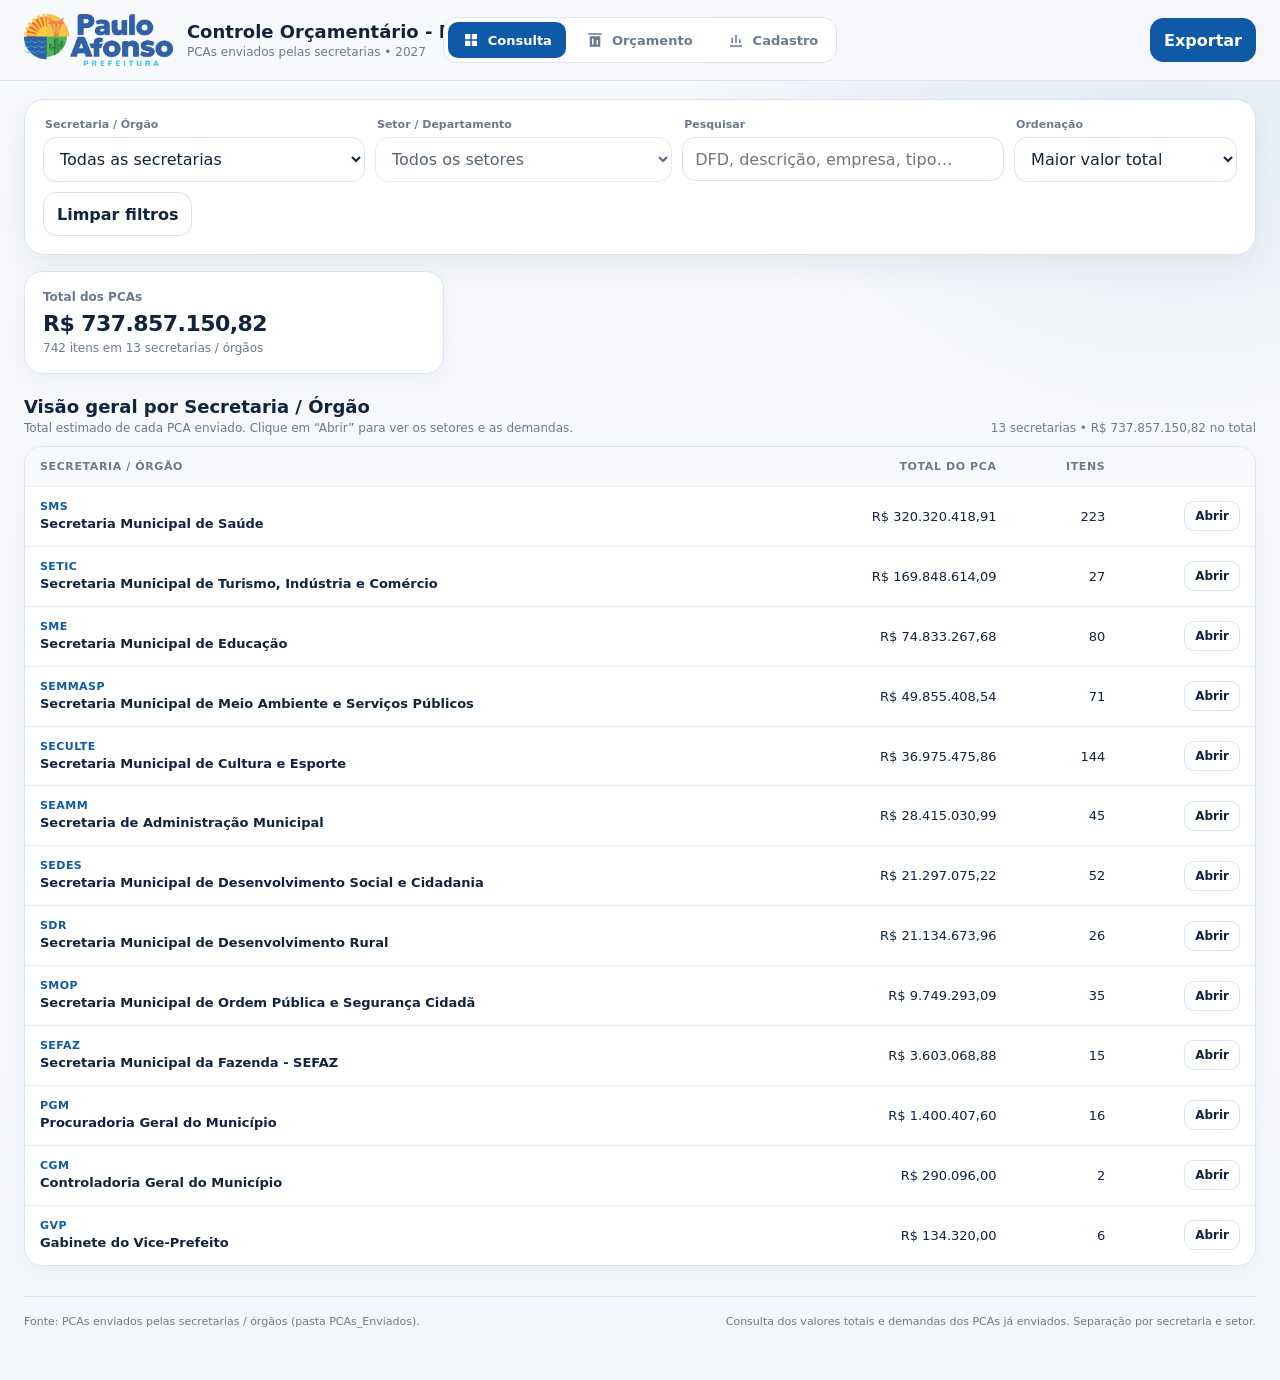
==== commit 2757948c: "Publica a apresentação local do PCA sem tela de login." ====
--- a/index.html
+++ b/index.html
@@ -8,6 +8,7 @@
   <link rel="stylesheet" href="./assets/css/base.css">
   <link rel="stylesheet" href="./assets/css/components.css">
   <link rel="stylesheet" href="./assets/css/dashboard.css">
+  <link rel="stylesheet" href="./assets/css/orcamento.css">
   <link rel="stylesheet" href="./assets/css/pca.css">
   <link rel="stylesheet" href="./assets/css/report.css">
   <link rel="stylesheet" href="./assets/css/print.css">
@@ -19,22 +20,28 @@
       <img class="brand-logo" src="./Logos/PMPA_logo_01.png" alt="Prefeitura Municipal de Paulo Afonso">
       <div>
         <div class="brand-title">Controle Orçamentário - Paulo Afonso</div>
-        <div class="brand-sub" id="brandSub">Base orçamentária consolidada • Agosto/2026</div>
+        <div class="brand-sub" id="brandSub">PCAs enviados pelas secretarias • 2027</div>
       </div>
     </div>
 
     <nav class="top-nav" aria-label="Navegação principal">
-      <button class="nav-icon active" id="navConsulta" type="button" title="Consulta orçamentária" aria-label="Consulta orçamentária" aria-current="page">
+      <button class="nav-icon active" id="navConsulta" type="button" title="Consulta dos PCAs enviados" aria-label="Consulta dos PCAs enviados" aria-current="page">
         <svg viewBox="0 0 24 24" aria-hidden="true">
           <path d="M4 4h7v7H4V4zm9 0h7v7h-7V4zM4 13h7v7H4v-7zm9 0h7v7h-7v-7z" fill="currentColor"/>
         </svg>
         <span>Consulta</span>
       </button>
-      <button class="nav-icon" id="navPCA" type="button" title="PCA — Plano de Contratações Anual" aria-label="PCA — Plano de Contratações Anual">
+      <button class="nav-icon" id="navOrcamento" type="button" title="Orçamento — dashboard 2026 × 2027" aria-label="Orçamento — dashboard 2026 × 2027">
+        <svg viewBox="0 0 24 24" aria-hidden="true">
+          <path d="M3 3h18v2H3V3zm2 4h14v14H5V7zm3 3v8h2v-8H8zm6 2v6h2v-6h-2z" fill="currentColor"/>
+        </svg>
+        <span>Orçamento</span>
+      </button>
+      <button class="nav-icon" id="navPCA" type="button" title="Cadastro de demandas do PCA" aria-label="Cadastro de demandas do PCA">
         <svg viewBox="0 0 24 24" aria-hidden="true">
           <path d="M4 19h16v2H4v-2zm2-3h2V9H6v7zm5 0h2V5h-2v11zm5 0h2v-5h-2v5z" fill="currentColor"/>
         </svg>
-        <span>PCA</span>
+        <span>Cadastro</span>
       </button>
     </nav>
 
@@ -48,74 +55,41 @@
   <!-- ========== VIEW: CONSULTA ========== -->
   <div id="viewConsulta">
     <section class="panel filters" aria-label="Filtros">
-      <div class="filter-grid">
+      <div class="filter-grid filter-grid-pca">
         <div class="field">
           <label for="orgSelect">Secretaria / Órgão</label>
           <select id="orgSelect" class="control"></select>
         </div>
         <div class="field">
-          <label for="unitSelect">Local / Unidade</label>
+          <label for="unitSelect">Setor / Departamento</label>
           <select id="unitSelect" class="control"></select>
         </div>
         <div class="field">
-          <label for="search">Pesquisar no detalhamento</label>
-          <input id="search" class="control" type="search" placeholder="Ação, elemento, fonte ou descrição…">
-        </div>
-        <div class="field">
-          <label for="availability">Saldo disponível</label>
-          <select id="availability" class="control">
-            <option value="all">Todos</option>
-            <option value="high">75% ou mais</option>
-            <option value="mid">25% a 74,99%</option>
-            <option value="low">Abaixo de 25%</option>
-            <option value="zero">Saldo zero</option>
-          </select>
+          <label for="search">Pesquisar</label>
+          <input id="search" class="control" type="search" placeholder="DFD, descrição, empresa, tipo…">
         </div>
         <div class="field">
           <label for="sort">Ordenação</label>
           <select id="sort" class="control">
-            <option value="code">Por código</option>
-            <option value="updatedDesc">Maior dotação atualizada</option>
-            <option value="balanceDesc">Maior saldo disponível</option>
-            <option value="pctDesc">Maior % disponível</option>
-            <option value="pctAsc">Menor % disponível</option>
+            <option value="totalDesc">Maior valor total</option>
+            <option value="totalAsc">Menor valor total</option>
+            <option value="name">Por secretaria</option>
+            <option value="itemsDesc">Mais itens</option>
           </select>
         </div>
       </div>
       <div class="filter-actions" style="margin-top:10px">
         <button class="btn" id="resetBtn" type="button">Limpar filtros</button>
-        <button class="btn" id="expandBtn" type="button">Expandir ações</button>
-      </div>
-    </section>
-
-    <section class="metrics" aria-label="Indicadores">
+      </div>
+    </section>
+
+    <section class="metrics metrics-single" aria-label="Indicadores">
       <article class="metric">
-        <div class="metric-label">Dotação Inicial</div>
+        <div class="metric-label">Total dos PCAs</div>
         <div class="metric-value-row">
           <div class="metric-value" id="mInitial">—</div>
-          <span id="mInitialDelta"></span>
-        </div>
-        <div class="metric-sub" id="mInitialSub">Participação no total inicial</div>
-      </article>
-      <article class="metric">
-        <div class="metric-label">Dotação Atualizada</div>
-        <div class="metric-value-row">
-          <div class="metric-value" id="mUpdated">—</div>
-          <span id="mUpdatedDelta"></span>
-        </div>
-        <div class="metric-sub" id="mVariation">Variação vs. inicial</div>
-      </article>
-      <article class="metric">
-        <div class="metric-label">Saldo Disponível</div>
-        <div class="metric-value" id="mBalance">—</div>
-        <div class="metric-sub" id="mBalancePct">—</div>
-        <div class="track"><div class="fill green" id="balanceBar" style="width:0"></div></div>
-      </article>
-      <article class="metric">
-        <div class="metric-label">Parcela não disponível</div>
-        <div class="metric-value" id="mCommitted">—</div>
-        <div class="metric-sub" id="mCommittedPct">—</div>
-        <div class="track"><div class="fill" id="committedBar" style="width:0"></div></div>
+        </div>
+        <div class="metric-sub" id="mInitialSub">Soma geral dos valores estimados enviados</div>
       </article>
     </section>
 
@@ -123,7 +97,7 @@
       <div class="section-head">
         <div>
           <h2>Visão geral por Secretaria / Órgão</h2>
-          <p>Clique em “Abrir” para carregar os locais e o detalhamento daquele órgão.</p>
+          <p>Total estimado de cada PCA enviado. Clique em “Abrir” para ver os setores e as demandas.</p>
         </div>
         <div class="section-meta" id="overviewMeta"></div>
       </div>
@@ -132,10 +106,8 @@
           <thead>
             <tr>
               <th>Secretaria / Órgão</th>
-              <th class="num">Dotação Inicial</th>
-              <th class="num">Dotação Atualizada</th>
-              <th class="num">Saldo Disponível</th>
-              <th class="num">% disponível</th>
+              <th class="num">Total do PCA</th>
+              <th class="num">Itens</th>
               <th></th>
             </tr>
           </thead>
@@ -147,8 +119,8 @@
     <section class="section hidden" id="localsSection">
       <div class="section-head">
         <div>
-          <h2>Locais / Unidades</h2>
-          <p>Os locais abaixo correspondem às unidades orçamentárias existentes no arquivo do órgão selecionado.</p>
+          <h2>Setores / Departamentos</h2>
+          <p>Totais por setor da secretaria selecionada.</p>
         </div>
         <div class="section-meta" id="localsMeta"></div>
       </div>
@@ -158,21 +130,142 @@
     <section class="section hidden" id="detailSection">
       <div class="section-head">
         <div>
-          <h2>Detalhamento das ações</h2>
+          <h2>Demandas do PCA</h2>
           <p id="detailSubtitle">—</p>
         </div>
         <div class="section-meta" id="detailMeta"></div>
       </div>
-      <div class="action-groups" id="actionGroups"></div>
-      <div class="empty hidden" id="emptyState">Nenhuma ação ou linha orçamentária corresponde aos filtros atuais.</div>
-    </section>
+      <div class="overview-wrap">
+        <table class="overview-table consulta-items-table">
+          <thead>
+            <tr>
+              <th>DFD / Item</th>
+              <th>Setor</th>
+              <th>Tipo</th>
+              <th>Descrição</th>
+              <th>Empresa</th>
+              <th class="num">Qtd.</th>
+              <th class="num">Valor total</th>
+              <th>Prioridade</th>
+              <th>Período</th>
+            </tr>
+          </thead>
+          <tbody id="actionGroups"></tbody>
+        </table>
+      </div>
+      <div class="empty hidden" id="emptyState">Nenhuma demanda corresponde aos filtros atuais.</div>
+    </section>
+  </div>
+
+  <!-- ========== VIEW: ORÇAMENTO ========== -->
+  <div id="viewOrcamento" class="hidden orc-app">
+    <section class="orc-metrics" aria-label="Indicadores orçamentários">
+      <article class="metric"><div class="metric-label">Orçamento 2026</div><div class="metric-value" id="orcM2026">—</div><div class="metric-sub">Dotação inicial consolidada</div></article>
+      <article class="metric"><div class="metric-label">Previsão até Dez/2026</div><div class="metric-value" id="orcMDec">—</div><div class="metric-sub">Projeção de execução no exercício</div></article>
+      <article class="metric"><div class="metric-label">Previsão 2027</div><div class="metric-value" id="orcM2027">—</div><div class="metric-sub">Orçamento planejado para o próximo ano</div></article>
+      <article class="metric"><div class="metric-label">Diferença 2027 − 2026</div><div class="metric-value" id="orcMDelta">—</div><div class="metric-sub" id="orcMDeltaSub">—</div></article>
+      <article class="metric"><div class="metric-label">Dota&#231;&#227;o atualizada</div><div class="metric-value" id="orcMUpdated">?</div><div class="metric-sub">Total atualizado das secretarias</div></article>
+      <article class="metric"><div class="metric-label">Despesas pagas</div><div class="metric-value" id="orcMPaid">?</div><div class="metric-sub">Total pago no exerc&#237;cio</div></article>
+    </section>
+
+    <section class="panel filters" aria-label="Filtros do orçamento">
+      <div class="filter-grid filter-grid-pca">
+        <div class="field">
+          <label for="orcSearch">Pesquisar secretaria</label>
+          <input id="orcSearch" class="control" type="search" placeholder="Nome da secretaria / órgão…">
+        </div>
+        <div class="field">
+          <label for="orcTrend">Variação 2026 → 2027</label>
+          <select id="orcTrend" class="control">
+            <option value="all">Todas</option>
+            <option value="up">Aumento</option>
+            <option value="down">Redução</option>
+            <option value="flat">Estável (±0,5%)</option>
+          </select>
+        </div>
+        <div class="field">
+          <label for="orcSort">Ordenação</label>
+          <select id="orcSort" class="control">
+            <option value="deltaDesc">Maior aumento (R$)</option>
+            <option value="deltaAsc">Maior redução (R$)</option>
+            <option value="pctDesc">Maior alta (%)</option>
+            <option value="pctAsc">Maior queda (%)</option>
+            <option value="forecastDesc">Maior previsão 2027</option>
+            <option value="name">Por nome</option>
+          </select>
+        </div>
+        <div class="field" style="display:flex;align-items:flex-end">
+          <button class="btn" id="orcReset" type="button">Limpar filtros</button>
+        </div>
+      </div>
+    </section>
+
+    <section class="section">
+      <div class="section-head">
+        <div>
+          <h2>Listagem completa — Orçamento das despesas</h2>
+          <p>Clique no l&#225;pis de qualquer c&#233;lula para editar. C&#233;lulas calculadas permitem editar os valores da f&#243;rmula. Os cards mostram os totais gerais, independentemente dos filtros.</p>
+        </div>
+        <div class="section-meta" id="orcListMeta"></div>
+      </div>
+      <div class="overview-wrap">
+        <table class="overview-table orc-table">
+          <thead>
+            <tr>
+              <th>Secretaria / Órgão</th>
+              <th class="num">Orçamento 2026</th>
+              <th class="num">% 2026</th>
+              <th class="num">Dota&#231;&#227;o atualizada</th><th class="num">% atualizado</th><th class="num">Despesas pagas</th><th class="num">Prev. Dez/2026</th>
+              <th class="num">Previsão 2027</th>
+              <th class="num">% 2027</th>
+              <th class="num">Δ R$ 2027−2026</th>
+              <th class="num">Δ %</th>
+              <th class="num">Δ p.p. participação</th>
+            </tr>
+          </thead>
+          <tbody id="orcTableBody"></tbody>
+        </table>
+      </div>
+    </section>
+
+    <section class="orc-metrics orc-metrics-rev" aria-label="Receitas e saldo">
+      <article class="metric"><div class="metric-label">Receita prevista 2026</div><div class="metric-value" id="orcR2026">—</div><div class="metric-sub">LOA / previsão orçamentária</div></article>
+      <article class="metric"><div class="metric-label">Arrecadada até 09/09</div><div class="metric-value" id="orcRCollected">—</div><div class="metric-sub" id="orcRCollectedSub">—</div></article>
+      <article class="metric"><div class="metric-label">Receita prevista Dez/2026</div><div class="metric-value" id="orcRDec">—</div><div class="metric-sub">Projeção de arrecadação</div></article>
+      <article class="metric"><div class="metric-label">Receita prevista 2027</div><div class="metric-value" id="orcR2027">—</div><div class="metric-sub">Base da previsão de despesas</div></article>
+      <article class="metric"><div class="metric-label">Saldo até 09/09</div><div class="metric-value" id="orcRBalance">—</div><div class="metric-sub">Receita − despesas pagas</div></article>
+      <article class="metric"><div class="metric-label">Saldo previsto Dez/2026</div><div class="metric-value" id="orcRBalanceDec">—</div><div class="metric-sub">Receita projetada − despesas projetadas</div></article>
+    </section>
+
+    <div class="orc-grid">
+      <section class="panel orc-card">
+        <div class="section-head"><div><h2>Composição 2026</h2><p>Participação de cada secretaria no orçamento inicial.</p></div></div>
+        <div id="orcChart2026"></div>
+      </section>
+      <section class="panel orc-card">
+        <div class="section-head"><div><h2>Composição 2027</h2><p>Participação prevista no orçamento de 2027.</p></div></div>
+        <div id="orcChart2027"></div>
+      </section>
+      <section class="panel orc-card orc-card-wide">
+        <div class="section-head"><div><h2>Variação percentual 2026 → 2027</h2><p>Diferença relativa entre a dotação inicial de 2026 e a previsão para 2027.</p></div><div class="section-meta" id="orcVarMeta"></div></div>
+        <div id="orcChartVar"></div>
+      </section>
+      <section class="panel orc-card">
+        <div class="section-head"><div><h2>Maiores aumentos (R$)</h2><p>Secretarias com maior ganho absoluto na previsão 2027.</p></div></div>
+        <div id="orcTopUp"></div>
+      </section>
+      <section class="panel orc-card">
+        <div class="section-head"><div><h2>Maiores reduções (R$)</h2><p>Secretarias com maior corte absoluto na previsão 2027.</p></div></div>
+        <div id="orcTopDown"></div>
+      </section>
+    </div>
 
     <div class="callout">
-      <strong>Critério dos percentuais:</strong> % disponível = Saldo Disponível ÷ Dotação Atualizada × 100. A parcela não disponível é a diferença entre Dotação Atualizada e Saldo Disponível. Quando a dotação atualizada é zero, o percentual é apresentado como “—” para evitar uma razão sem base.
-    </div>
-  </div>
-
-  <!-- ========== VIEW: PCA 2027 ========== -->
+      <strong>Inferência:</strong> a diferença em R$ e em % compara a <em>Previsão 2027</em> com o <em>Orçamento 2026</em> (dotação inicial). A variação em pontos percentuais (p.p.) mede se a secretaria ganhou ou perdeu peso no total. Fonte: planilha Apresentação — referência até 09/09/2026.
+    </div>
+  </div>
+
+  <!-- ========== VIEW: CADASTRO (PCA) ========== -->
   <div id="viewPCA" class="hidden pca-app">
     <section class="panel pca-toolbar" aria-label="Navegação e ações do PCA">
       <div class="pca-tabs">
@@ -259,8 +352,8 @@
   </div>
 
   <footer class="footer">
-    <span id="footerSource">Fonte: Demonstrativos de Despesa Orçamentária — Prefeitura Municipal de Paulo Afonso — Agosto/2026.</span>
-    <span id="footerNote">Interface de consulta da base orçamentária. A formalização das contratações permanece vinculada aos DFDs e ao fluxo do PCA.</span>
+    <span id="footerSource">Fonte: PCAs enviados pelas secretarias / órgãos (pasta PCAs_Enviados).</span>
+    <span id="footerNote">Consulta dos valores totais e demandas dos PCAs já enviados. Separação por secretaria e setor.</span>
   </footer>
 
   <!-- Modal: demanda / item do PCA -->
--- a/assets/css/components.css
+++ b/assets/css/components.css
@@ -69,6 +69,10 @@
   gap: 10px;
 }
 
+.filter-grid-pca {
+  grid-template-columns: 1.3fr 1.2fr 1.3fr 0.9fr;
+}
+
 .field label {
   display: block;
   font-size: 11px;
@@ -129,6 +133,19 @@
   grid-template-columns: repeat(4, minmax(0, 1fr));
   gap: 12px;
   margin-bottom: 17px;
+}
+
+.metrics-single {
+  grid-template-columns: minmax(280px, 420px);
+}
+
+.consulta-items-table td {
+  vertical-align: top;
+  font-size: 12px;
+}
+
+.consulta-items-table td:nth-child(4) {
+  max-width: 320px;
 }
 
 .metric {
--- a/assets/css/orcamento.css
+++ b/assets/css/orcamento.css
@@ -0,0 +1,106 @@
+/* Orçamento — dashboard 2026 × 2027 */
+
+.orc-app .metric { position: relative; }
+.orc-app .metric-label { padding-right: 32px; }
+.orc-edit-button {
+  position: absolute; top: 12px; right: 12px;
+  display: grid; place-items: center; width: 32px; height: 32px;
+  border: 1px solid var(--line); border-radius: 8px;
+  background: var(--surface); color: var(--blue); cursor: pointer;
+}
+.orc-edit-button:hover { background: var(--surface3); }
+.orc-edit-button:focus-visible { outline: 2px solid var(--blue); outline-offset: 2px; }
+.orc-editor {
+  width: min(680px, calc(100% - 32px)); max-height: 85vh;
+  padding: 24px; border: 1px solid var(--line); border-radius: 20px;
+  color: var(--text); background: var(--surface); box-shadow: var(--shadow);
+}
+.orc-editor::backdrop { background: rgb(16 35 63 / 45%); }
+.orc-editor h2 { margin-top: 0; font-size: 21px; }
+.orc-editor p { color: var(--muted); line-height: 1.5; }
+.orc-editor-fields { display: grid; gap: 16px; }
+.orc-editor-fields label { display: grid; gap: 6px; font-size: 14px; }
+.orc-editor-actions { display: flex; justify-content: flex-end; gap: 10px; margin-top: 20px; }
+.orc-editor .orc-editor-error { color: var(--red); }
+.orc-cell-edit {
+  border: 0; background: transparent; color: inherit; font: inherit;
+  cursor: pointer; padding: 8px 6px; border-radius: 6px;
+  width: 100%; text-align: inherit; white-space: nowrap;
+}
+.orc-cell-edit span[aria-hidden] { color: var(--blue); }
+.orc-cell-edit:hover, .orc-cell-edit:focus-visible { background: var(--surface3); outline: 2px solid var(--blue); }
+.orc-table { min-width: 1900px; }
+.orc-table .org-cell { min-width: 220px; }
+.orc-table .org-cell .orc-cell-edit { white-space: normal; text-align: left; }
+.orc-table tfoot { font-weight: 750; background: var(--surface3); }
+.orc-app > .orc-metrics:first-child { grid-template-columns: repeat(3, minmax(0, 1fr)); }
+@media (max-width: 1100px) { .orc-app > .orc-metrics:first-child { grid-template-columns: repeat(2, minmax(0, 1fr)); } }
+@media (max-width: 720px) { .orc-app > .orc-metrics:first-child { grid-template-columns: 1fr; } }
+@media print { .orc-edit-button, .orc-editor { display: none !important; } }
+
+.orc-app .orc-metrics {
+  display: grid;
+  grid-template-columns: repeat(4, minmax(0, 1fr));
+  gap: 12px;
+  margin-bottom: 14px;
+}
+
+.orc-metrics-rev {
+  margin-top: -2px;
+}
+
+.orc-grid {
+  display: grid;
+  grid-template-columns: 1fr 1fr;
+  gap: 14px;
+  margin-bottom: 16px;
+}
+
+.orc-card {
+  padding: 16px 18px;
+}
+
+.orc-card-wide {
+  grid-column: 1 / -1;
+}
+
+.orc-table td.pos {
+  color: var(--green);
+  font-weight: 720;
+}
+
+.orc-table td.neg {
+  color: var(--red);
+  font-weight: 720;
+}
+
+.badge.up {
+  background: #e7f6ee;
+  color: #1f7a4d;
+}
+
+.badge.down {
+  background: #fceced;
+  color: #a33b44;
+}
+
+.badge.muted {
+  background: #eef2f6;
+  color: var(--muted);
+}
+
+@media (max-width: 1100px) {
+  .orc-app .orc-metrics {
+    grid-template-columns: repeat(2, minmax(0, 1fr));
+  }
+}
+
+@media (max-width: 720px) {
+  .orc-app .orc-metrics,
+  .orc-grid {
+    grid-template-columns: 1fr;
+  }
+  .orc-card-wide {
+    grid-column: auto;
+  }
+}
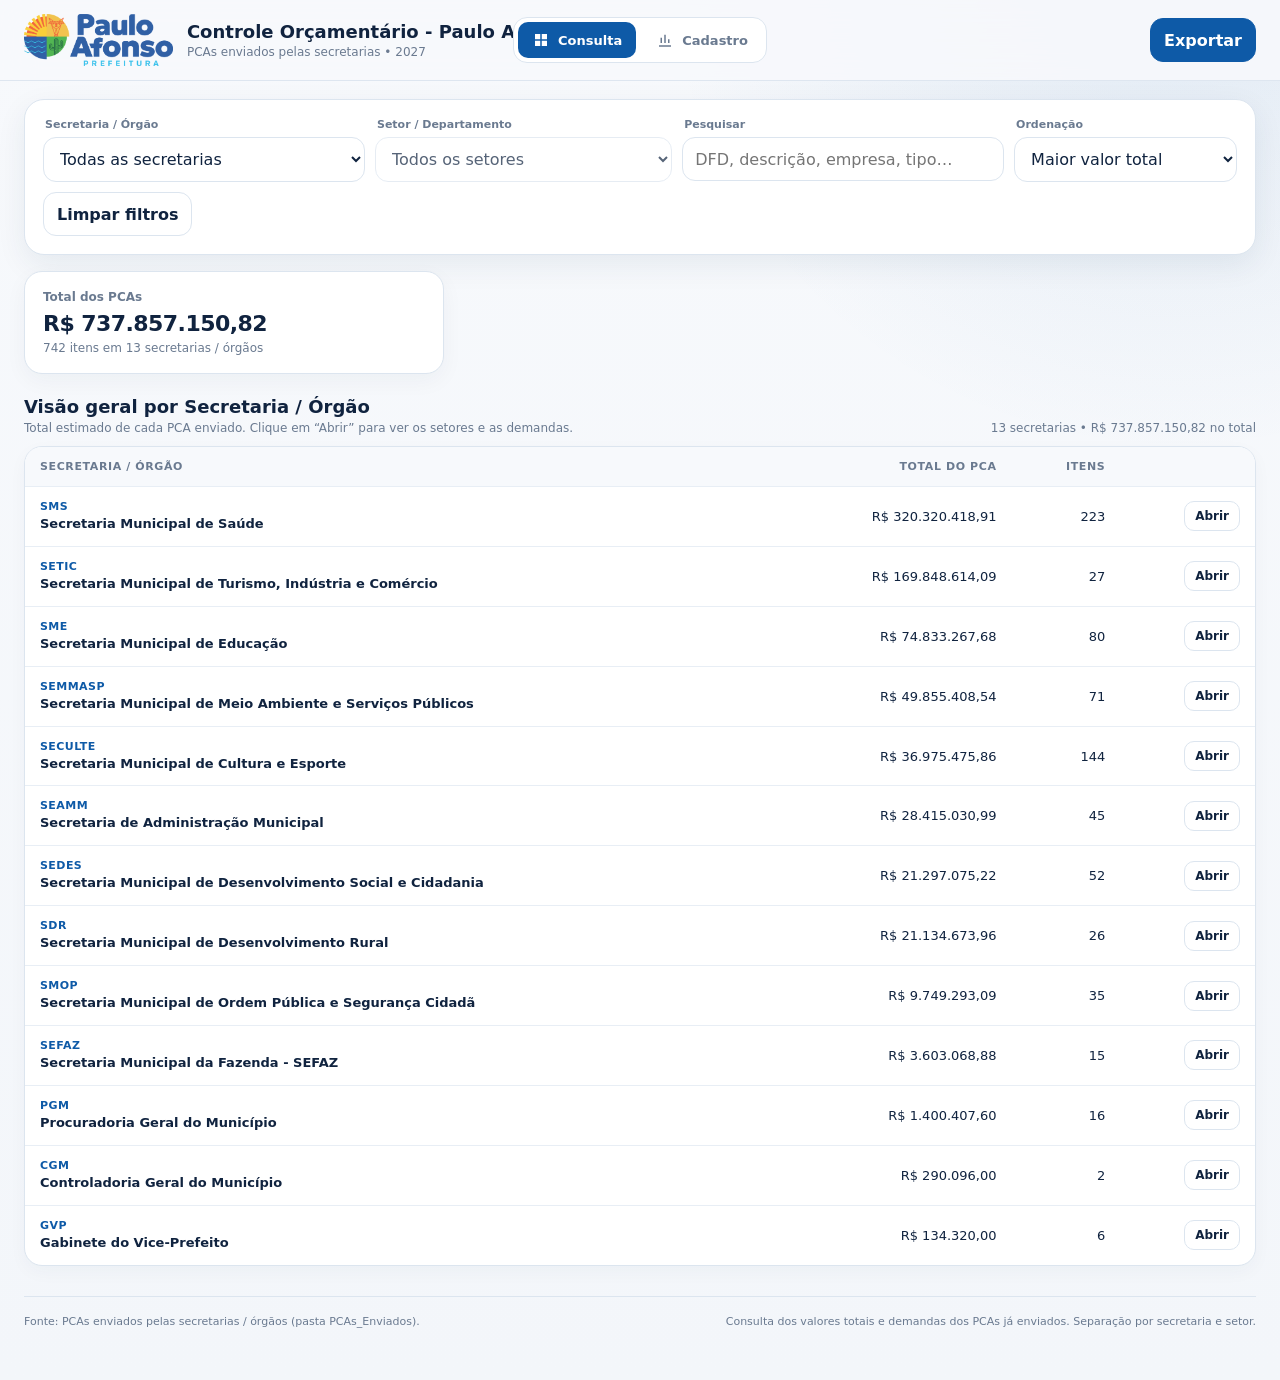
==== commit fe9b60c5: "Remove a aba Orçamento da apresentação." ====
--- a/index.html
+++ b/index.html
@@ -8,7 +8,6 @@
   <link rel="stylesheet" href="./assets/css/base.css">
   <link rel="stylesheet" href="./assets/css/components.css">
   <link rel="stylesheet" href="./assets/css/dashboard.css">
-  <link rel="stylesheet" href="./assets/css/orcamento.css">
   <link rel="stylesheet" href="./assets/css/pca.css">
   <link rel="stylesheet" href="./assets/css/report.css">
   <link rel="stylesheet" href="./assets/css/print.css">
@@ -30,12 +29,6 @@
           <path d="M4 4h7v7H4V4zm9 0h7v7h-7V4zM4 13h7v7H4v-7zm9 0h7v7h-7v-7z" fill="currentColor"/>
         </svg>
         <span>Consulta</span>
-      </button>
-      <button class="nav-icon" id="navOrcamento" type="button" title="Orçamento — dashboard 2026 × 2027" aria-label="Orçamento — dashboard 2026 × 2027">
-        <svg viewBox="0 0 24 24" aria-hidden="true">
-          <path d="M3 3h18v2H3V3zm2 4h14v14H5V7zm3 3v8h2v-8H8zm6 2v6h2v-6h-2z" fill="currentColor"/>
-        </svg>
-        <span>Orçamento</span>
       </button>
       <button class="nav-icon" id="navPCA" type="button" title="Cadastro de demandas do PCA" aria-label="Cadastro de demandas do PCA">
         <svg viewBox="0 0 24 24" aria-hidden="true">
@@ -155,114 +148,6 @@
       </div>
       <div class="empty hidden" id="emptyState">Nenhuma demanda corresponde aos filtros atuais.</div>
     </section>
-  </div>
-
-  <!-- ========== VIEW: ORÇAMENTO ========== -->
-  <div id="viewOrcamento" class="hidden orc-app">
-    <section class="orc-metrics" aria-label="Indicadores orçamentários">
-      <article class="metric"><div class="metric-label">Orçamento 2026</div><div class="metric-value" id="orcM2026">—</div><div class="metric-sub">Dotação inicial consolidada</div></article>
-      <article class="metric"><div class="metric-label">Previsão até Dez/2026</div><div class="metric-value" id="orcMDec">—</div><div class="metric-sub">Projeção de execução no exercício</div></article>
-      <article class="metric"><div class="metric-label">Previsão 2027</div><div class="metric-value" id="orcM2027">—</div><div class="metric-sub">Orçamento planejado para o próximo ano</div></article>
-      <article class="metric"><div class="metric-label">Diferença 2027 − 2026</div><div class="metric-value" id="orcMDelta">—</div><div class="metric-sub" id="orcMDeltaSub">—</div></article>
-      <article class="metric"><div class="metric-label">Dota&#231;&#227;o atualizada</div><div class="metric-value" id="orcMUpdated">?</div><div class="metric-sub">Total atualizado das secretarias</div></article>
-      <article class="metric"><div class="metric-label">Despesas pagas</div><div class="metric-value" id="orcMPaid">?</div><div class="metric-sub">Total pago no exerc&#237;cio</div></article>
-    </section>
-
-    <section class="panel filters" aria-label="Filtros do orçamento">
-      <div class="filter-grid filter-grid-pca">
-        <div class="field">
-          <label for="orcSearch">Pesquisar secretaria</label>
-          <input id="orcSearch" class="control" type="search" placeholder="Nome da secretaria / órgão…">
-        </div>
-        <div class="field">
-          <label for="orcTrend">Variação 2026 → 2027</label>
-          <select id="orcTrend" class="control">
-            <option value="all">Todas</option>
-            <option value="up">Aumento</option>
-            <option value="down">Redução</option>
-            <option value="flat">Estável (±0,5%)</option>
-          </select>
-        </div>
-        <div class="field">
-          <label for="orcSort">Ordenação</label>
-          <select id="orcSort" class="control">
-            <option value="deltaDesc">Maior aumento (R$)</option>
-            <option value="deltaAsc">Maior redução (R$)</option>
-            <option value="pctDesc">Maior alta (%)</option>
-            <option value="pctAsc">Maior queda (%)</option>
-            <option value="forecastDesc">Maior previsão 2027</option>
-            <option value="name">Por nome</option>
-          </select>
-        </div>
-        <div class="field" style="display:flex;align-items:flex-end">
-          <button class="btn" id="orcReset" type="button">Limpar filtros</button>
-        </div>
-      </div>
-    </section>
-
-    <section class="section">
-      <div class="section-head">
-        <div>
-          <h2>Listagem completa — Orçamento das despesas</h2>
-          <p>Clique no l&#225;pis de qualquer c&#233;lula para editar. C&#233;lulas calculadas permitem editar os valores da f&#243;rmula. Os cards mostram os totais gerais, independentemente dos filtros.</p>
-        </div>
-        <div class="section-meta" id="orcListMeta"></div>
-      </div>
-      <div class="overview-wrap">
-        <table class="overview-table orc-table">
-          <thead>
-            <tr>
-              <th>Secretaria / Órgão</th>
-              <th class="num">Orçamento 2026</th>
-              <th class="num">% 2026</th>
-              <th class="num">Dota&#231;&#227;o atualizada</th><th class="num">% atualizado</th><th class="num">Despesas pagas</th><th class="num">Prev. Dez/2026</th>
-              <th class="num">Previsão 2027</th>
-              <th class="num">% 2027</th>
-              <th class="num">Δ R$ 2027−2026</th>
-              <th class="num">Δ %</th>
-              <th class="num">Δ p.p. participação</th>
-            </tr>
-          </thead>
-          <tbody id="orcTableBody"></tbody>
-        </table>
-      </div>
-    </section>
-
-    <section class="orc-metrics orc-metrics-rev" aria-label="Receitas e saldo">
-      <article class="metric"><div class="metric-label">Receita prevista 2026</div><div class="metric-value" id="orcR2026">—</div><div class="metric-sub">LOA / previsão orçamentária</div></article>
-      <article class="metric"><div class="metric-label">Arrecadada até 09/09</div><div class="metric-value" id="orcRCollected">—</div><div class="metric-sub" id="orcRCollectedSub">—</div></article>
-      <article class="metric"><div class="metric-label">Receita prevista Dez/2026</div><div class="metric-value" id="orcRDec">—</div><div class="metric-sub">Projeção de arrecadação</div></article>
-      <article class="metric"><div class="metric-label">Receita prevista 2027</div><div class="metric-value" id="orcR2027">—</div><div class="metric-sub">Base da previsão de despesas</div></article>
-      <article class="metric"><div class="metric-label">Saldo até 09/09</div><div class="metric-value" id="orcRBalance">—</div><div class="metric-sub">Receita − despesas pagas</div></article>
-      <article class="metric"><div class="metric-label">Saldo previsto Dez/2026</div><div class="metric-value" id="orcRBalanceDec">—</div><div class="metric-sub">Receita projetada − despesas projetadas</div></article>
-    </section>
-
-    <div class="orc-grid">
-      <section class="panel orc-card">
-        <div class="section-head"><div><h2>Composição 2026</h2><p>Participação de cada secretaria no orçamento inicial.</p></div></div>
-        <div id="orcChart2026"></div>
-      </section>
-      <section class="panel orc-card">
-        <div class="section-head"><div><h2>Composição 2027</h2><p>Participação prevista no orçamento de 2027.</p></div></div>
-        <div id="orcChart2027"></div>
-      </section>
-      <section class="panel orc-card orc-card-wide">
-        <div class="section-head"><div><h2>Variação percentual 2026 → 2027</h2><p>Diferença relativa entre a dotação inicial de 2026 e a previsão para 2027.</p></div><div class="section-meta" id="orcVarMeta"></div></div>
-        <div id="orcChartVar"></div>
-      </section>
-      <section class="panel orc-card">
-        <div class="section-head"><div><h2>Maiores aumentos (R$)</h2><p>Secretarias com maior ganho absoluto na previsão 2027.</p></div></div>
-        <div id="orcTopUp"></div>
-      </section>
-      <section class="panel orc-card">
-        <div class="section-head"><div><h2>Maiores reduções (R$)</h2><p>Secretarias com maior corte absoluto na previsão 2027.</p></div></div>
-        <div id="orcTopDown"></div>
-      </section>
-    </div>
-
-    <div class="callout">
-      <strong>Inferência:</strong> a diferença em R$ e em % compara a <em>Previsão 2027</em> com o <em>Orçamento 2026</em> (dotação inicial). A variação em pontos percentuais (p.p.) mede se a secretaria ganhou ou perdeu peso no total. Fonte: planilha Apresentação — referência até 09/09/2026.
-    </div>
   </div>
 
   <!-- ========== VIEW: CADASTRO (PCA) ========== -->
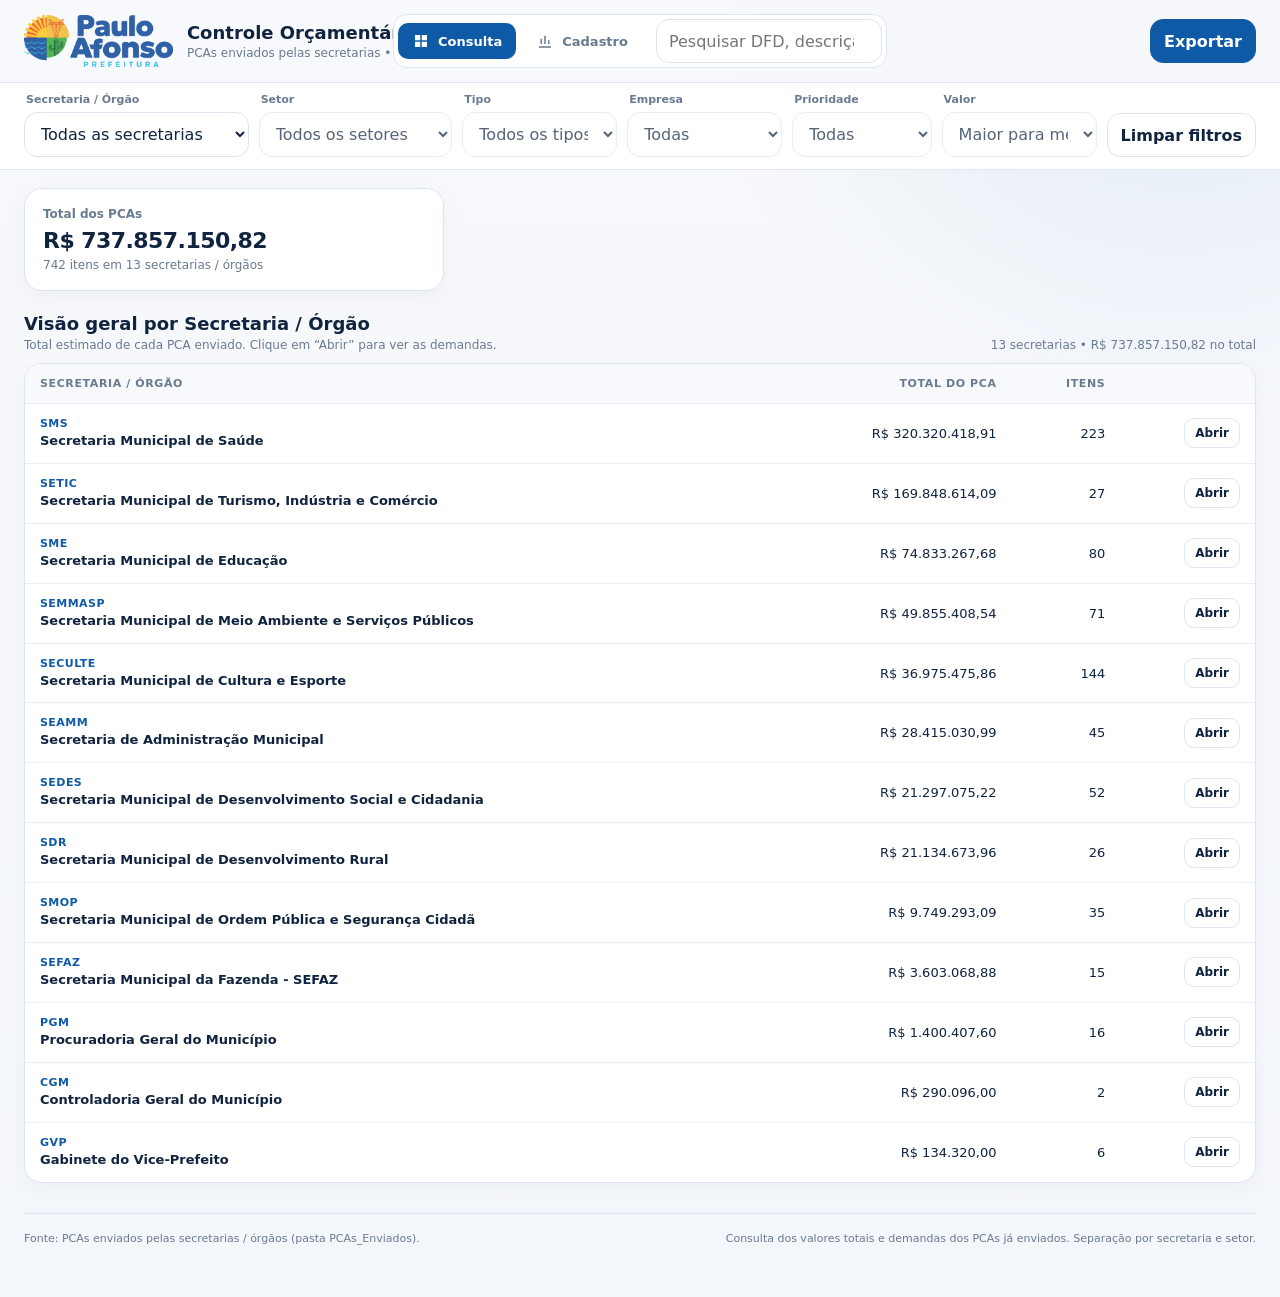
==== commit 5fae38da: "Adiciona a barra de filtros da consulta e simplifica o nome da página." ====
--- a/index.html
+++ b/index.html
@@ -36,10 +36,56 @@
         </svg>
         <span>Cadastro</span>
       </button>
+      <input id="search" class="control topbar-search" type="search" placeholder="Pesquisar DFD, descrição, empresa…" aria-label="Pesquisar demandas">
     </nav>
 
     <div class="topbar-actions">
       <button class="btn btn-primary" id="exportBtn" type="button">Exportar</button>
+    </div>
+  </div>
+  <div id="consultaFilterBar" class="consulta-filterbar hidden" aria-label="Filtros das demandas">
+    <div class="consulta-filterbar-inner">
+      <div class="field">
+        <label for="orgSelect">Secretaria / Órgão</label>
+        <select id="orgSelect" class="control"></select>
+      </div>
+      <div class="field">
+        <label for="itemSetor">Setor</label>
+        <select id="itemSetor" class="control">
+          <option value="all">Todos os setores</option>
+        </select>
+      </div>
+      <div class="field">
+        <label for="itemTipo">Tipo</label>
+        <select id="itemTipo" class="control">
+          <option value="all">Todos os tipos</option>
+        </select>
+      </div>
+      <div class="field">
+        <label for="itemEmpresa">Empresa</label>
+        <select id="itemEmpresa" class="control">
+          <option value="all">Todas</option>
+          <option value="named">Com empresa</option>
+          <option value="na">Não se aplica</option>
+        </select>
+      </div>
+      <div class="field">
+        <label for="itemPrioridade">Prioridade</label>
+        <select id="itemPrioridade" class="control">
+          <option value="all">Todas</option>
+        </select>
+      </div>
+      <div class="field">
+        <label for="itemValor">Valor</label>
+        <select id="itemValor" class="control">
+          <option value="desc">Maior para menor</option>
+          <option value="asc">Menor para maior</option>
+        </select>
+      </div>
+      <div class="field">
+        <label for="itemClear">&nbsp;</label>
+        <button class="btn" id="itemClear" type="button">Limpar filtros</button>
+      </div>
     </div>
   </div>
 </header>
@@ -47,35 +93,6 @@
 <main class="container">
   <!-- ========== VIEW: CONSULTA ========== -->
   <div id="viewConsulta">
-    <section class="panel filters" aria-label="Filtros">
-      <div class="filter-grid filter-grid-pca">
-        <div class="field">
-          <label for="orgSelect">Secretaria / Órgão</label>
-          <select id="orgSelect" class="control"></select>
-        </div>
-        <div class="field">
-          <label for="unitSelect">Setor / Departamento</label>
-          <select id="unitSelect" class="control"></select>
-        </div>
-        <div class="field">
-          <label for="search">Pesquisar</label>
-          <input id="search" class="control" type="search" placeholder="DFD, descrição, empresa, tipo…">
-        </div>
-        <div class="field">
-          <label for="sort">Ordenação</label>
-          <select id="sort" class="control">
-            <option value="totalDesc">Maior valor total</option>
-            <option value="totalAsc">Menor valor total</option>
-            <option value="name">Por secretaria</option>
-            <option value="itemsDesc">Mais itens</option>
-          </select>
-        </div>
-      </div>
-      <div class="filter-actions" style="margin-top:10px">
-        <button class="btn" id="resetBtn" type="button">Limpar filtros</button>
-      </div>
-    </section>
-
     <section class="metrics metrics-single" aria-label="Indicadores">
       <article class="metric">
         <div class="metric-label">Total dos PCAs</div>
@@ -90,7 +107,7 @@
       <div class="section-head">
         <div>
           <h2>Visão geral por Secretaria / Órgão</h2>
-          <p>Total estimado de cada PCA enviado. Clique em “Abrir” para ver os setores e as demandas.</p>
+          <p>Total estimado de cada PCA enviado. Clique em “Abrir” para ver as demandas.</p>
         </div>
         <div class="section-meta" id="overviewMeta"></div>
       </div>
@@ -107,17 +124,6 @@
           <tbody id="overviewBody"></tbody>
         </table>
       </div>
-    </section>
-
-    <section class="section hidden" id="localsSection">
-      <div class="section-head">
-        <div>
-          <h2>Setores / Departamentos</h2>
-          <p>Totais por setor da secretaria selecionada.</p>
-        </div>
-        <div class="section-meta" id="localsMeta"></div>
-      </div>
-      <div class="local-strip" id="localCards"></div>
     </section>
 
     <section class="section hidden" id="detailSection">
--- a/assets/css/components.css
+++ b/assets/css/components.css
@@ -49,6 +49,44 @@
   align-items: center;
   gap: 8px;
   flex-shrink: 0;
+}
+
+.consulta-filterbar {
+  border-top: 1px solid rgba(220, 229, 239, 0.9);
+  background: rgba(255, 255, 255, 0.94);
+  padding: 10px 24px 12px;
+}
+
+.consulta-filterbar-inner {
+  max-width: 1500px;
+  margin: auto;
+  display: grid;
+  grid-template-columns: 1.45fr 1.25fr 1fr 1fr 0.9fr 1fr auto;
+  gap: 10px;
+  align-items: end;
+}
+
+.topbar-search {
+  width: 260px;
+  min-height: 38px;
+  margin-left: 8px;
+  padding: 8px 12px;
+}
+
+@media (max-width: 1100px) {
+  .consulta-filterbar-inner {
+    grid-template-columns: 1fr 1fr 1fr;
+  }
+}
+
+@media (max-width: 720px) {
+  .consulta-filterbar {
+    padding: 10px 16px 12px;
+  }
+
+  .consulta-filterbar-inner {
+    grid-template-columns: 1fr;
+  }
 }
 
 .panel {
--- a/assets/css/print.css
+++ b/assets/css/print.css
@@ -4,6 +4,7 @@
   .topbar,
   .top-nav,
   .topbar-actions,
+  .consulta-filterbar,
   .filters,
   .detail-tools,
   .row-btn,
